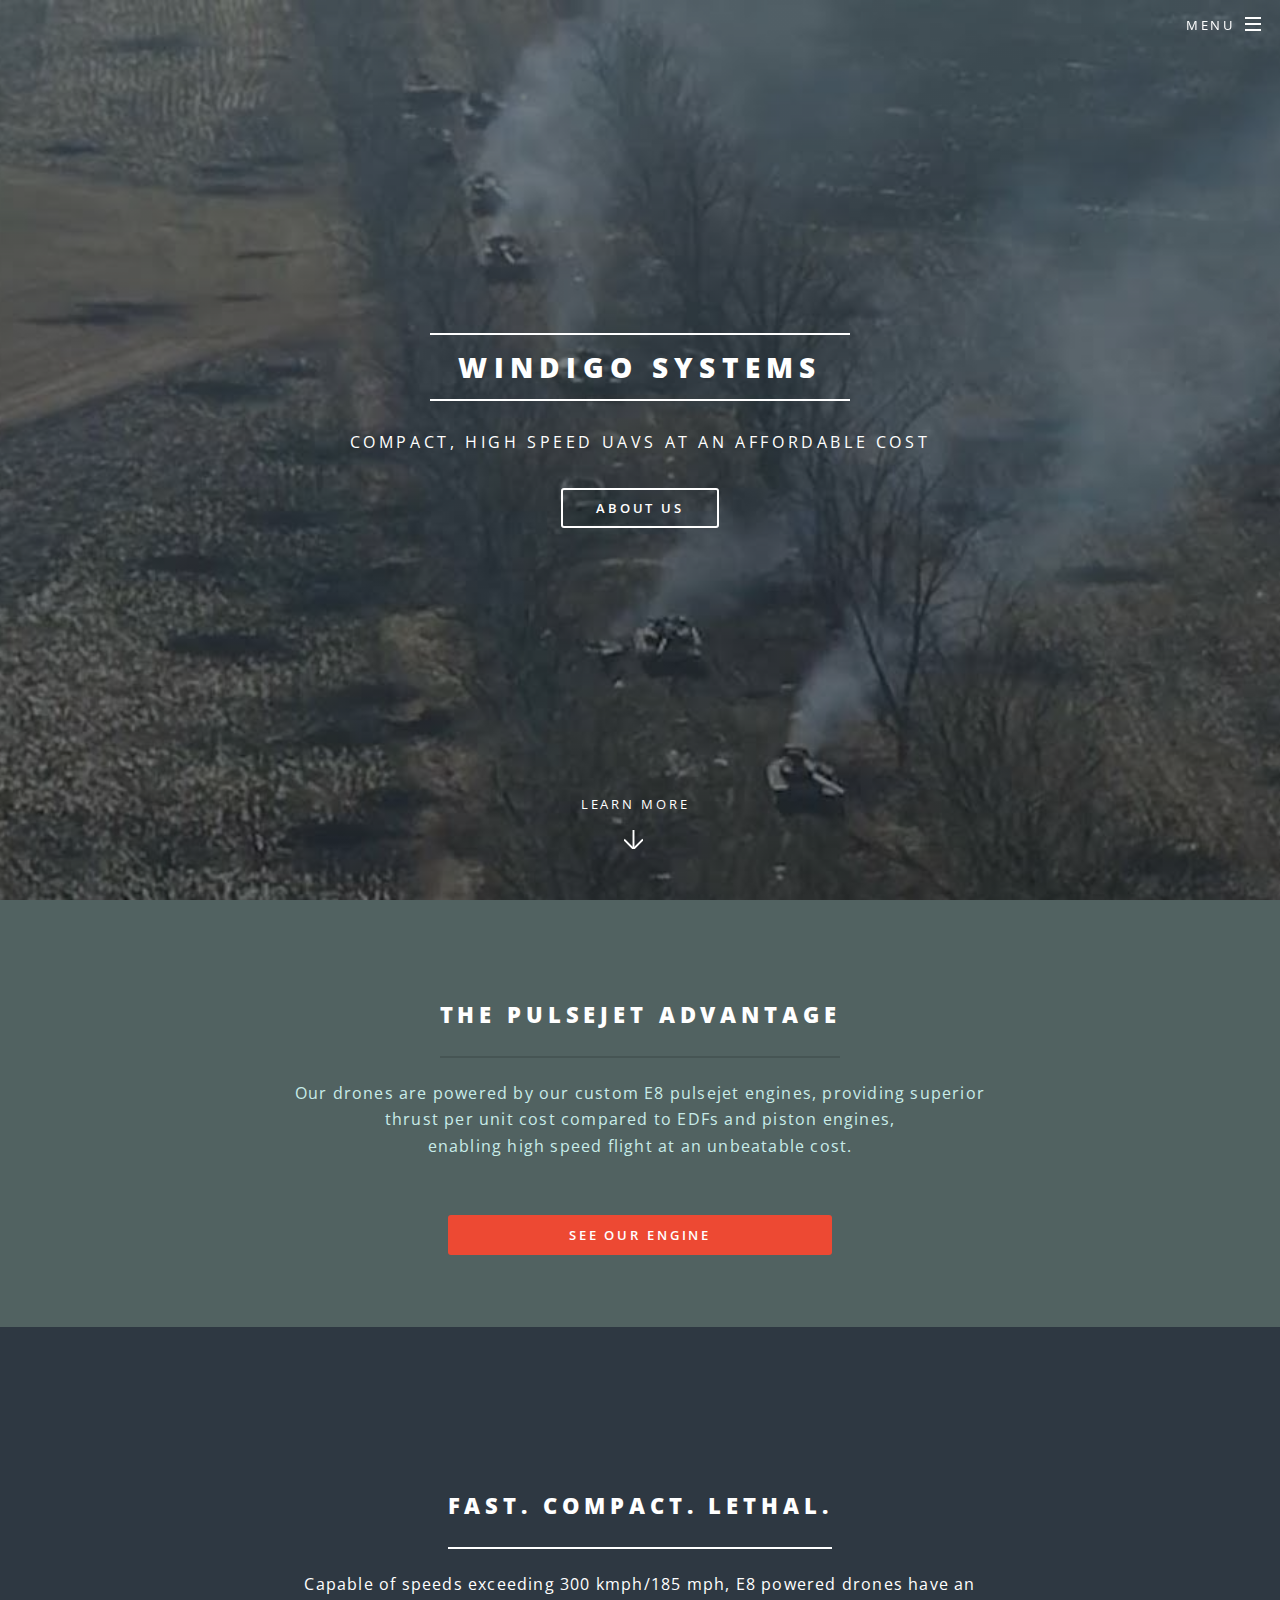
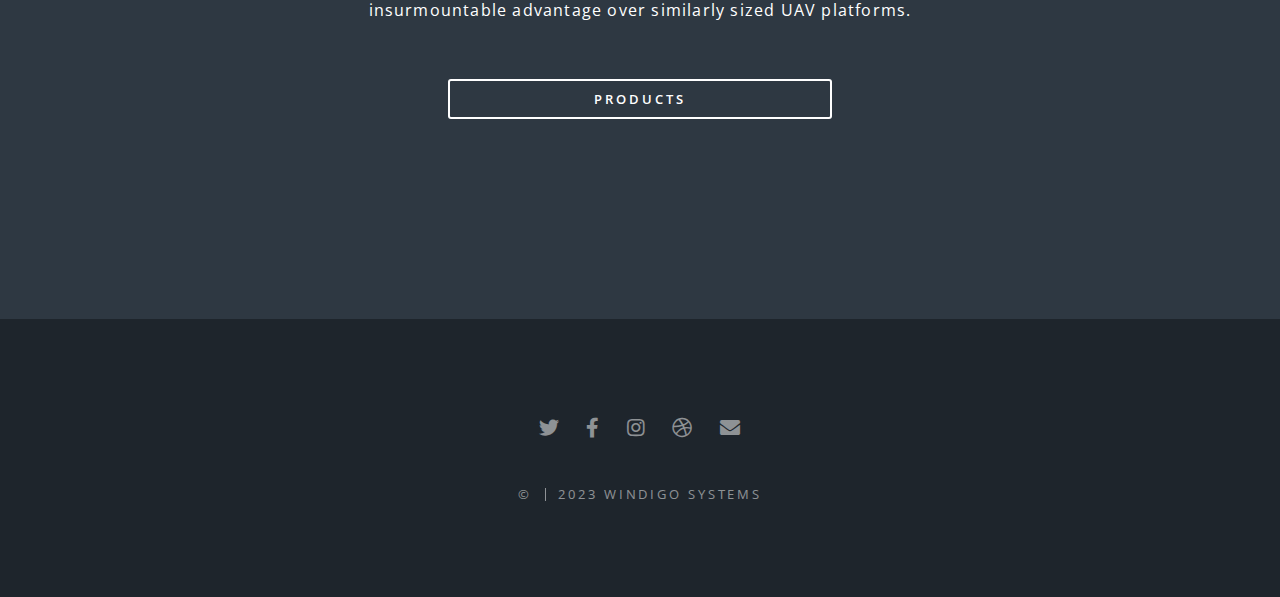
==== index.html @ 49b0c353 "Add files via upload" ====
<!DOCTYPE HTML>
<!--
	WINDIGO SYSTEMS by HTML5 UP
	html5up.net | @ajlkn
	Free for personal and commercial use under the CCA 3.0 license (html5up.net/license)
-->
<html>
	<head>
		<title>WINDIGO SYSTEMS</title>
		<meta charset="utf-8" />
		<meta name="viewport" content="width=device-width, initial-scale=1, user-scalable=no" />
		<link rel="stylesheet" href="assets/css/main.css" />
		<noscript><link rel="stylesheet" href="assets/css/noscript.css" /></noscript>
	</head>
	<body class="landing is-preload">

		<!-- Page Wrapper -->
			<div id="page-wrapper">

				<!-- Header -->
					<header id="header" class="alt">
						<h1><a href="index.html">WINDIGO SYSTEMS</a></h1>
						<nav id="nav">
							<ul>
								<li class="special">
									<a href="#menu" class="menuToggle"><span>Menu</span></a>
									<div id="menu">
										<ul>
											<li><a href="index.html">Home</a></li>
											<li><a href="generic.html">Generic</a></li>
											<li><a href="elements.html">Elements</a></li>
											<li><a href="#">Sign Up</a></li>
											<li><a href="#">Log In</a></li>
										</ul>
									</div>
								</li>
							</ul>
						</nav>
					</header>

				<!-- Banner -->
					<section id="banner">
						<div class="inner">
							<h2>WINDIGO SYSTEMS</h2>
							<p>Compact, high speed UAVs at an affordable cost<br /></p>
							<ul class="actions special">
								<li><a href="#" class="button fit"> About Us</a></li>
							</ul>
						</div>
						<a href="#one" class="more scrolly">Learn More</a>
					</section>

				<!-- One -->
					<section id="one" class="wrapper style1 special" >
						<div class="inner">
							<header class="major">
								<h2>The Pulsejet Advantage<br /></h2>
								<p>Our drones are powered by our custom E8 pulsejet engines, 
									providing superior <br/> thrust per unit cost compared to EDFs and piston engines,<br/>
									enabling high speed flight at an unbeatable cost.</p>
							</header>
							<a href="#" class="button primary fit">See our engine</a>
						</div>
					</section>

				<!-- 
					<section id="two" class="wrapper alt style2">
						<section class="spotlight">
							<div class="image"><img src="images/1.png" alt="" /></div><div class="content">
								<h2>Magna primis lobortis<br />
								sed ullamcorper</h2>
								<p>Aliquam ut ex ut augue consectetur interdum. Donec hendrerit imperdiet. Mauris eleifend fringilla nullam aenean mi ligula.</p>
							</div>
						</section>
						<section class="spotlight">
							<div class="image"><img src="images/1.png" alt="" /></div><div class="content">
								<h2>Tortor dolore feugiat<br />
								elementum magna</h2>
								<p>Aliquam ut ex ut augue consectetur interdum. Donec hendrerit imperdiet. Mauris eleifend fringilla nullam aenean mi ligula.</p>
							</div>
						</section>
						<section class="spotlight">
							<div class="image"><img src="images/1.png" alt="" /></div><div class="content">
								<h2>Augue eleifend aliquet<br />
								sed condimentum</h2>
								<p>Aliquam ut ex ut augue consectetur interdum. Donec hendrerit imperdiet. Mauris eleifend fringilla nullam aenean mi ligula.</p>
							</div>
						</section>
					</section>
			Two -->
				<!-- CTA -->
					<section id="two" class="wrapper style4" style="padding: 10em 0 10em 0;">
						<div class="inner" style="text-align:center">
							<header class="major">
								<h2>Fast. Compact. Lethal.</h2>
								<p>
									Capable of speeds exceeding 300 kmph/185 mph, E8 powered drones have an<br/> insurmountable advantage over similarly sized UAV platforms.</p>
							</header>
							<ul class="actions stacked">
								
								<li><a href="#" class="button fit"> Products</a></li>
							</ul>
						</div>
					</section>

				<!-- Footer -->
					<footer id="footer">
						<ul class="icons">
							<li><a href="#" class="icon brands fa-twitter"><span class="label">Twitter</span></a></li>
							<li><a href="#" class="icon brands fa-facebook-f"><span class="label">Facebook</span></a></li>
							<li><a href="#" class="icon brands fa-instagram"><span class="label">Instagram</span></a></li>
							<li><a href="#" class="icon brands fa-dribbble"><span class="label">Dribbble</span></a></li>
							<li><a href="#" class="icon solid fa-envelope"><span class="label">Email</span></a></li>
						</ul>
						<ul class="copyright">
							<li>&copy; </li><li>2023 WINDIGO SYSTEMS</a></li>
						</ul>
					</footer>

			</div>

		<!-- Scripts -->
			<script src="assets/js/jquery.min.js"></script>
			<script src="assets/js/jquery.scrollex.min.js"></script>
			<script src="assets/js/jquery.scrolly.min.js"></script>
			<script src="assets/js/browser.min.js"></script>
			<script src="assets/js/breakpoints.min.js"></script>
			<script src="assets/js/util.js"></script>
			<script src="assets/js/main.js"></script>

	</body>
</html>
---- assets/css/main.css ----
@import url(fontawesome-all.min.css);
@import url("https://fonts.googleapis.com/css?family=Open+Sans:400,400italic,600,600italic,800,800italic");

/*
	Spectral by HTML5 UP
	html5up.net | @ajlkn
	Free for personal and commercial use under the CCA 3.0 license (html5up.net/license)
*/

html, body, div, span, applet, object,
iframe, h1, h2, h3, h4, h5, h6, p, blockquote,
pre, a, abbr, acronym, address, big, cite,
code, del, dfn, em, img, ins, kbd, q, s, samp,
small, strike, strong, sub, sup, tt, var, b,
u, i, center, dl, dt, dd, ol, ul, li, fieldset,
form, label, legend, table, caption, tbody,
tfoot, thead, tr, th, td, article, aside,
canvas, details, embed, figure, figcaption,
footer, header, hgroup, menu, nav, output, ruby,
section, summary, time, mark, audio, video {
	margin: 0;
	padding: 0;
	border: 0;
	font-size: 100%;
	font: inherit;
	vertical-align: baseline;}

article, aside, details, figcaption, figure,
footer, header, hgroup, menu, nav, section {
	display: block;}

body {
	line-height: 1;
}

ol, ul {
	list-style: none;
}

blockquote, q {
	quotes: none;
}

	blockquote:before, blockquote:after, q:before, q:after {
		content: '';
		content: none;
	}

table {
	border-collapse: collapse;
	border-spacing: 0;
}

body {
	-webkit-text-size-adjust: none;
}

mark {
	background-color: transparent;
	color: inherit;
}

input::-moz-focus-inner {
	border: 0;
	padding: 0;
}

input, select, textarea {
	-moz-appearance: none;
	-webkit-appearance: none;
	-ms-appearance: none;
	appearance: none;
}

/* Basic */

	@-ms-viewport {
		width: device-width;
	}

	html {
		box-sizing: border-box;
	}

	*, *:before, *:after {
		box-sizing: inherit;
	}

	body {
		background: #2e3842;
	}

		body.is-preload *, body.is-preload *:before, body.is-preload *:after {
			-moz-animation: none !important;
			-webkit-animation: none !important;
			-ms-animation: none !important;
			animation: none !important;
			-moz-transition: none !important;
			-webkit-transition: none !important;
			-ms-transition: none !important;
			transition: none !important;
		}

	body, input, select, textarea {
		color: #fff;
		font-family: "Open Sans", Helvetica, sans-serif;
		font-size: 15pt;
		font-weight: 400;
		letter-spacing: 0.075em;
		line-height: 1.65em;
	}

		@media screen and (max-width: 1680px) {

			body, input, select, textarea {
				font-size: 13pt;
			}

		}

		@media screen and (max-width: 1280px) {

			body, input, select, textarea {
				font-size: 12pt;
			}

		}

		@media screen and (max-width: 736px) {

			body, input, select, textarea {
				font-size: 11pt;
				letter-spacing: 0.0375em;
			}

		}

	a {
		-moz-transition: color 0.2s ease, border-bottom-color 0.2s ease;
		-webkit-transition: color 0.2s ease, border-bottom-color 0.2s ease;
		-ms-transition: color 0.2s ease, border-bottom-color 0.2s ease;
		transition: color 0.2s ease, border-bottom-color 0.2s ease;
		border-bottom: dotted 1px;
		color: inherit;
		text-decoration: none;
	}

		a:hover {
			border-bottom-color: transparent;
		}

	strong, b {
		color: #fff;
		font-weight: 600;
	}

	em, i {
		font-style: italic;
	}

	p {
		margin: 0 0 2em 0;
	}

	h1, h2, h3, h4, h5, h6 {
		color: #fff;
		font-weight: 800;
		letter-spacing: 0.225em;
		line-height: 1em;
		margin: 0 0 1em 0;
		text-transform: uppercase;
	}

		h1 a, h2 a, h3 a, h4 a, h5 a, h6 a {
			color: inherit;
			text-decoration: none;
		}

	h2 {
		font-size: 1.35em;
		line-height: 1.75em;
	}

		@media screen and (max-width: 736px) {

			h2 {
				font-size: 1.1em;
				line-height: 1.65em;
			}

		}

	h3 {
		font-size: 1.15em;
		line-height: 1.75em;
	}

		@media screen and (max-width: 736px) {

			h3 {
				font-size: 1em;
				line-height: 1.65em;
			}

		}

	h4 {
		font-size: 1em;
		line-height: 1.5em;
	}

	h5 {
		font-size: 0.8em;
		line-height: 1.5em;
	}

	h6 {
		font-size: 0.7em;
		line-height: 1.5em;
	}

	sub {
		font-size: 0.8em;
		position: relative;
		top: 0.5em;
	}

	sup {
		font-size: 0.8em;
		position: relative;
		top: -0.5em;
	}

	hr {
		border: 0;
		border-bottom: solid 2px #fff;
		margin: 3em 0;
	}

		hr.major {
			margin: 4.5em 0;
		}

	blockquote {
		border-left: solid 4px #fff;
		font-style: italic;
		margin: 0 0 2em 0;
		padding: 0.5em 0 0.5em 2em;
	}

	code {
		background: rgba(144, 144, 144, 0.25);
		border-radius: 3px;
		font-family: "Courier New", monospace;
		font-size: 0.9em;
		letter-spacing: 0;
		margin: 0 0.25em;
		padding: 0.25em 0.65em;
	}

	pre {
		-webkit-overflow-scrolling: touch;
		font-family: "Courier New", monospace;
		font-size: 0.9em;
		margin: 0 0 2em 0;
	}

		pre code {
			display: block;
			line-height: 1.75em;
			padding: 1em 1.5em;
			overflow-x: auto;
		}

	.align-left {
		text-align: left;
	}

	.align-center {
		text-align: center;
	}

	.align-right {
		text-align: right;
	}

/* Row */

	.row {
		display: flex;
		flex-wrap: wrap;
		box-sizing: border-box;
		align-items: stretch;
	}

		.row > * {
			box-sizing: border-box;
		}

		.row.gtr-uniform > * > :last-child {
			margin-bottom: 0;
		}

		.row.aln-left {
			justify-content: flex-start;
		}

		.row.aln-center {
			justify-content: center;
		}

		.row.aln-right {
			justify-content: flex-end;
		}

		.row.aln-top {
			align-items: flex-start;
		}

		.row.aln-middle {
			align-items: center;
		}

		.row.aln-bottom {
			align-items: flex-end;
		}

		.row > .imp {
			order: -1;
		}

		.row > .col-1 {
			width: 8.33333%;
		}

		.row > .off-1 {
			margin-left: 8.33333%;
		}

		.row > .col-2 {
			width: 16.66667%;
		}

		.row > .off-2 {
			margin-left: 16.66667%;
		}

		.row > .col-3 {
			width: 25%;
		}

		.row > .off-3 {
			margin-left: 25%;
		}

		.row > .col-4 {
			width: 33.33333%;
		}

		.row > .off-4 {
			margin-left: 33.33333%;
		}

		.row > .col-5 {
			width: 41.66667%;
		}

		.row > .off-5 {
			margin-left: 41.66667%;
		}

		.row > .col-6 {
			width: 50%;
		}

		.row > .off-6 {
			margin-left: 50%;
		}

		.row > .col-7 {
			width: 58.33333%;
		}

		.row > .off-7 {
			margin-left: 58.33333%;
		}

		.row > .col-8 {
			width: 66.66667%;
		}

		.row > .off-8 {
			margin-left: 66.66667%;
		}

		.row > .col-9 {
			width: 75%;
		}

		.row > .off-9 {
			margin-left: 75%;
		}

		.row > .col-10 {
			width: 83.33333%;
		}

		.row > .off-10 {
			margin-left: 83.33333%;
		}

		.row > .col-11 {
			width: 91.66667%;
		}

		.row > .off-11 {
			margin-left: 91.66667%;
		}

		.row > .col-12 {
			width: 100%;
		}

		.row > .off-12 {
			margin-left: 100%;
		}

		.row.gtr-0 {
			margin-top: 0;
			margin-left: 0em;
		}

			.row.gtr-0 > * {
				padding: 0 0 0 0em;
			}

			.row.gtr-0.gtr-uniform {
				margin-top: 0em;
			}

				.row.gtr-0.gtr-uniform > * {
					padding-top: 0em;
				}

		.row.gtr-25 {
			margin-top: 0;
			margin-left: -0.375em;
		}

			.row.gtr-25 > * {
				padding: 0 0 0 0.375em;
			}

			.row.gtr-25.gtr-uniform {
				margin-top: -0.375em;
			}

				.row.gtr-25.gtr-uniform > * {
					padding-top: 0.375em;
				}

		.row.gtr-50 {
			margin-top: 0;
			margin-left: -0.75em;
		}

			.row.gtr-50 > * {
				padding: 0 0 0 0.75em;
			}

			.row.gtr-50.gtr-uniform {
				margin-top: -0.75em;
			}

				.row.gtr-50.gtr-uniform > * {
					padding-top: 0.75em;
				}

		.row {
			margin-top: 0;
			margin-left: -1.5em;
		}

			.row > * {
				padding: 0 0 0 1.5em;
			}

			.row.gtr-uniform {
				margin-top: -1.5em;
			}

				.row.gtr-uniform > * {
					padding-top: 1.5em;
				}

		.row.gtr-150 {
			margin-top: 0;
			margin-left: -2.25em;
		}

			.row.gtr-150 > * {
				padding: 0 0 0 2.25em;
			}

			.row.gtr-150.gtr-uniform {
				margin-top: -2.25em;
			}

				.row.gtr-150.gtr-uniform > * {
					padding-top: 2.25em;
				}

		.row.gtr-200 {
			margin-top: 0;
			margin-left: -3em;
		}

			.row.gtr-200 > * {
				padding: 0 0 0 3em;
			}

			.row.gtr-200.gtr-uniform {
				margin-top: -3em;
			}

				.row.gtr-200.gtr-uniform > * {
					padding-top: 3em;
				}

		@media screen and (max-width: 1680px) {

			.row {
				display: flex;
				flex-wrap: wrap;
				box-sizing: border-box;
				align-items: stretch;
			}

				.row > * {
					box-sizing: border-box;
				}

				.row.gtr-uniform > * > :last-child {
					margin-bottom: 0;
				}

				.row.aln-left {
					justify-content: flex-start;
				}

				.row.aln-center {
					justify-content: center;
				}

				.row.aln-right {
					justify-content: flex-end;
				}

				.row.aln-top {
					align-items: flex-start;
				}

				.row.aln-middle {
					align-items: center;
				}

				.row.aln-bottom {
					align-items: flex-end;
				}

				.row > .imp-xlarge {
					order: -1;
				}

				.row > .col-1-xlarge {
					width: 8.33333%;
				}

				.row > .off-1-xlarge {
					margin-left: 8.33333%;
				}

				.row > .col-2-xlarge {
					width: 16.66667%;
				}

				.row > .off-2-xlarge {
					margin-left: 16.66667%;
				}

				.row > .col-3-xlarge {
					width: 25%;
				}

				.row > .off-3-xlarge {
					margin-left: 25%;
				}

				.row > .col-4-xlarge {
					width: 33.33333%;
				}

				.row > .off-4-xlarge {
					margin-left: 33.33333%;
				}

				.row > .col-5-xlarge {
					width: 41.66667%;
				}

				.row > .off-5-xlarge {
					margin-left: 41.66667%;
				}

				.row > .col-6-xlarge {
					width: 50%;
				}

				.row > .off-6-xlarge {
					margin-left: 50%;
				}

				.row > .col-7-xlarge {
					width: 58.33333%;
				}

				.row > .off-7-xlarge {
					margin-left: 58.33333%;
				}

				.row > .col-8-xlarge {
					width: 66.66667%;
				}

				.row > .off-8-xlarge {
					margin-left: 66.66667%;
				}

				.row > .col-9-xlarge {
					width: 75%;
				}

				.row > .off-9-xlarge {
					margin-left: 75%;
				}

				.row > .col-10-xlarge {
					width: 83.33333%;
				}

				.row > .off-10-xlarge {
					margin-left: 83.33333%;
				}

				.row > .col-11-xlarge {
					width: 91.66667%;
				}

				.row > .off-11-xlarge {
					margin-left: 91.66667%;
				}

				.row > .col-12-xlarge {
					width: 100%;
				}

				.row > .off-12-xlarge {
					margin-left: 100%;
				}

				.row.gtr-0 {
					margin-top: 0;
					margin-left: 0em;
				}

					.row.gtr-0 > * {
						padding: 0 0 0 0em;
					}

					.row.gtr-0.gtr-uniform {
						margin-top: 0em;
					}

						.row.gtr-0.gtr-uniform > * {
							padding-top: 0em;
						}

				.row.gtr-25 {
					margin-top: 0;
					margin-left: -0.375em;
				}

					.row.gtr-25 > * {
						padding: 0 0 0 0.375em;
					}

					.row.gtr-25.gtr-uniform {
						margin-top: -0.375em;
					}

						.row.gtr-25.gtr-uniform > * {
							padding-top: 0.375em;
						}

				.row.gtr-50 {
					margin-top: 0;
					margin-left: -0.75em;
				}

					.row.gtr-50 > * {
						padding: 0 0 0 0.75em;
					}

					.row.gtr-50.gtr-uniform {
						margin-top: -0.75em;
					}

						.row.gtr-50.gtr-uniform > * {
							padding-top: 0.75em;
						}

				.row {
					margin-top: 0;
					margin-left: -1.5em;
				}

					.row > * {
						padding: 0 0 0 1.5em;
					}

					.row.gtr-uniform {
						margin-top: -1.5em;
					}

						.row.gtr-uniform > * {
							padding-top: 1.5em;
						}

				.row.gtr-150 {
					margin-top: 0;
					margin-left: -2.25em;
				}

					.row.gtr-150 > * {
						padding: 0 0 0 2.25em;
					}

					.row.gtr-150.gtr-uniform {
						margin-top: -2.25em;
					}

						.row.gtr-150.gtr-uniform > * {
							padding-top: 2.25em;
						}

				.row.gtr-200 {
					margin-top: 0;
					margin-left: -3em;
				}

					.row.gtr-200 > * {
						padding: 0 0 0 3em;
					}

					.row.gtr-200.gtr-uniform {
						margin-top: -3em;
					}

						.row.gtr-200.gtr-uniform > * {
							padding-top: 3em;
						}

		}

		@media screen and (max-width: 1280px) {

			.row {
				display: flex;
				flex-wrap: wrap;
				box-sizing: border-box;
				align-items: stretch;
			}

				.row > * {
					box-sizing: border-box;
				}

				.row.gtr-uniform > * > :last-child {
					margin-bottom: 0;
				}

				.row.aln-left {
					justify-content: flex-start;
				}

				.row.aln-center {
					justify-content: center;
				}

				.row.aln-right {
					justify-content: flex-end;
				}

				.row.aln-top {
					align-items: flex-start;
				}

				.row.aln-middle {
					align-items: center;
				}

				.row.aln-bottom {
					align-items: flex-end;
				}

				.row > .imp-large {
					order: -1;
				}

				.row > .col-1-large {
					width: 8.33333%;
				}

				.row > .off-1-large {
					margin-left: 8.33333%;
				}

				.row > .col-2-large {
					width: 16.66667%;
				}

				.row > .off-2-large {
					margin-left: 16.66667%;
				}

				.row > .col-3-large {
					width: 25%;
				}

				.row > .off-3-large {
					margin-left: 25%;
				}

				.row > .col-4-large {
					width: 33.33333%;
				}

				.row > .off-4-large {
					margin-left: 33.33333%;
				}

				.row > .col-5-large {
					width: 41.66667%;
				}

				.row > .off-5-large {
					margin-left: 41.66667%;
				}

				.row > .col-6-large {
					width: 50%;
				}

				.row > .off-6-large {
					margin-left: 50%;
				}

				.row > .col-7-large {
					width: 58.33333%;
				}

				.row > .off-7-large {
					margin-left: 58.33333%;
				}

				.row > .col-8-large {
					width: 66.66667%;
				}

				.row > .off-8-large {
					margin-left: 66.66667%;
				}

				.row > .col-9-large {
					width: 75%;
				}

				.row > .off-9-large {
					margin-left: 75%;
				}

				.row > .col-10-large {
					width: 83.33333%;
				}

				.row > .off-10-large {
					margin-left: 83.33333%;
				}

				.row > .col-11-large {
					width: 91.66667%;
				}

				.row > .off-11-large {
					margin-left: 91.66667%;
				}

				.row > .col-12-large {
					width: 100%;
				}

				.row > .off-12-large {
					margin-left: 100%;
				}

				.row.gtr-0 {
					margin-top: 0;
					margin-left: 0em;
				}

					.row.gtr-0 > * {
						padding: 0 0 0 0em;
					}

					.row.gtr-0.gtr-uniform {
						margin-top: 0em;
					}

						.row.gtr-0.gtr-uniform > * {
							padding-top: 0em;
						}

				.row.gtr-25 {
					margin-top: 0;
					margin-left: -0.375em;
				}

					.row.gtr-25 > * {
						padding: 0 0 0 0.375em;
					}

					.row.gtr-25.gtr-uniform {
						margin-top: -0.375em;
					}

						.row.gtr-25.gtr-uniform > * {
							padding-top: 0.375em;
						}

				.row.gtr-50 {
					margin-top: 0;
					margin-left: -0.75em;
				}

					.row.gtr-50 > * {
						padding: 0 0 0 0.75em;
					}

					.row.gtr-50.gtr-uniform {
						margin-top: -0.75em;
					}

						.row.gtr-50.gtr-uniform > * {
							padding-top: 0.75em;
						}

				.row {
					margin-top: 0;
					margin-left: -1.5em;
				}

					.row > * {
						padding: 0 0 0 1.5em;
					}

					.row.gtr-uniform {
						margin-top: -1.5em;
					}

						.row.gtr-uniform > * {
							padding-top: 1.5em;
						}

				.row.gtr-150 {
					margin-top: 0;
					margin-left: -2.25em;
				}

					.row.gtr-150 > * {
						padding: 0 0 0 2.25em;
					}

					.row.gtr-150.gtr-uniform {
						margin-top: -2.25em;
					}

						.row.gtr-150.gtr-uniform > * {
							padding-top: 2.25em;
						}

				.row.gtr-200 {
					margin-top: 0;
					margin-left: -3em;
				}

					.row.gtr-200 > * {
						padding: 0 0 0 3em;
					}

					.row.gtr-200.gtr-uniform {
						margin-top: -3em;
					}

						.row.gtr-200.gtr-uniform > * {
							padding-top: 3em;
						}

		}

		@media screen and (max-width: 980px) {

			.row {
				display: flex;
				flex-wrap: wrap;
				box-sizing: border-box;
				align-items: stretch;
			}

				.row > * {
					box-sizing: border-box;
				}

				.row.gtr-uniform > * > :last-child {
					margin-bottom: 0;
				}

				.row.aln-left {
					justify-content: flex-start;
				}

				.row.aln-center {
					justify-content: center;
				}

				.row.aln-right {
					justify-content: flex-end;
				}

				.row.aln-top {
					align-items: flex-start;
				}

				.row.aln-middle {
					align-items: center;
				}

				.row.aln-bottom {
					align-items: flex-end;
				}

				.row > .imp-medium {
					order: -1;
				}

				.row > .col-1-medium {
					width: 8.33333%;
				}

				.row > .off-1-medium {
					margin-left: 8.33333%;
				}

				.row > .col-2-medium {
					width: 16.66667%;
				}

				.row > .off-2-medium {
					margin-left: 16.66667%;
				}

				.row > .col-3-medium {
					width: 25%;
				}

				.row > .off-3-medium {
					margin-left: 25%;
				}

				.row > .col-4-medium {
					width: 33.33333%;
				}

				.row > .off-4-medium {
					margin-left: 33.33333%;
				}

				.row > .col-5-medium {
					width: 41.66667%;
				}

				.row > .off-5-medium {
					margin-left: 41.66667%;
				}

				.row > .col-6-medium {
					width: 50%;
				}

				.row > .off-6-medium {
					margin-left: 50%;
				}

				.row > .col-7-medium {
					width: 58.33333%;
				}

				.row > .off-7-medium {
					margin-left: 58.33333%;
				}

				.row > .col-8-medium {
					width: 66.66667%;
				}

				.row > .off-8-medium {
					margin-left: 66.66667%;
				}

				.row > .col-9-medium {
					width: 75%;
				}

				.row > .off-9-medium {
					margin-left: 75%;
				}

				.row > .col-10-medium {
					width: 83.33333%;
				}

				.row > .off-10-medium {
					margin-left: 83.33333%;
				}

				.row > .col-11-medium {
					width: 91.66667%;
				}

				.row > .off-11-medium {
					margin-left: 91.66667%;
				}

				.row > .col-12-medium {
					width: 100%;
				}

				.row > .off-12-medium {
					margin-left: 100%;
				}

				.row.gtr-0 {
					margin-top: 0;
					margin-left: 0em;
				}

					.row.gtr-0 > * {
						padding: 0 0 0 0em;
					}

					.row.gtr-0.gtr-uniform {
						margin-top: 0em;
					}

						.row.gtr-0.gtr-uniform > * {
							padding-top: 0em;
						}

				.row.gtr-25 {
					margin-top: 0;
					margin-left: -0.375em;
				}

					.row.gtr-25 > * {
						padding: 0 0 0 0.375em;
					}

					.row.gtr-25.gtr-uniform {
						margin-top: -0.375em;
					}

						.row.gtr-25.gtr-uniform > * {
							padding-top: 0.375em;
						}

				.row.gtr-50 {
					margin-top: 0;
					margin-left: -0.75em;
				}

					.row.gtr-50 > * {
						padding: 0 0 0 0.75em;
					}

					.row.gtr-50.gtr-uniform {
						margin-top: -0.75em;
					}

						.row.gtr-50.gtr-uniform > * {
							padding-top: 0.75em;
						}

				.row {
					margin-top: 0;
					margin-left: -1.5em;
				}

					.row > * {
						padding: 0 0 0 1.5em;
					}

					.row.gtr-uniform {
						margin-top: -1.5em;
					}

						.row.gtr-uniform > * {
							padding-top: 1.5em;
						}

				.row.gtr-150 {
					margin-top: 0;
					margin-left: -2.25em;
				}

					.row.gtr-150 > * {
						padding: 0 0 0 2.25em;
					}

					.row.gtr-150.gtr-uniform {
						margin-top: -2.25em;
					}

						.row.gtr-150.gtr-uniform > * {
							padding-top: 2.25em;
						}

				.row.gtr-200 {
					margin-top: 0;
					margin-left: -3em;
				}

					.row.gtr-200 > * {
						padding: 0 0 0 3em;
					}

					.row.gtr-200.gtr-uniform {
						margin-top: -3em;
					}

						.row.gtr-200.gtr-uniform > * {
							padding-top: 3em;
						}

		}

		@media screen and (max-width: 736px) {

			.row {
				display: flex;
				flex-wrap: wrap;
				box-sizing: border-box;
				align-items: stretch;
			}

				.row > * {
					box-sizing: border-box;
				}

				.row.gtr-uniform > * > :last-child {
					margin-bottom: 0;
				}

				.row.aln-left {
					justify-content: flex-start;
				}

				.row.aln-center {
					justify-content: center;
				}

				.row.aln-right {
					justify-content: flex-end;
				}

				.row.aln-top {
					align-items: flex-start;
				}

				.row.aln-middle {
					align-items: center;
				}

				.row.aln-bottom {
					align-items: flex-end;
				}

				.row > .imp-small {
					order: -1;
				}

				.row > .col-1-small {
					width: 8.33333%;
				}

				.row > .off-1-small {
					margin-left: 8.33333%;
				}

				.row > .col-2-small {
					width: 16.66667%;
				}

				.row > .off-2-small {
					margin-left: 16.66667%;
				}

				.row > .col-3-small {
					width: 25%;
				}

				.row > .off-3-small {
					margin-left: 25%;
				}

				.row > .col-4-small {
					width: 33.33333%;
				}

				.row > .off-4-small {
					margin-left: 33.33333%;
				}

				.row > .col-5-small {
					width: 41.66667%;
				}

				.row > .off-5-small {
					margin-left: 41.66667%;
				}

				.row > .col-6-small {
					width: 50%;
				}

				.row > .off-6-small {
					margin-left: 50%;
				}

				.row > .col-7-small {
					width: 58.33333%;
				}

				.row > .off-7-small {
					margin-left: 58.33333%;
				}

				.row > .col-8-small {
					width: 66.66667%;
				}

				.row > .off-8-small {
					margin-left: 66.66667%;
				}

				.row > .col-9-small {
					width: 75%;
				}

				.row > .off-9-small {
					margin-left: 75%;
				}

				.row > .col-10-small {
					width: 83.33333%;
				}

				.row > .off-10-small {
					margin-left: 83.33333%;
				}

				.row > .col-11-small {
					width: 91.66667%;
				}

				.row > .off-11-small {
					margin-left: 91.66667%;
				}

				.row > .col-12-small {
					width: 100%;
				}

				.row > .off-12-small {
					margin-left: 100%;
				}

				.row.gtr-0 {
					margin-top: 0;
					margin-left: 0em;
				}

					.row.gtr-0 > * {
						padding: 0 0 0 0em;
					}

					.row.gtr-0.gtr-uniform {
						margin-top: 0em;
					}

						.row.gtr-0.gtr-uniform > * {
							padding-top: 0em;
						}

				.row.gtr-25 {
					margin-top: 0;
					margin-left: -0.375em;
				}

					.row.gtr-25 > * {
						padding: 0 0 0 0.375em;
					}

					.row.gtr-25.gtr-uniform {
						margin-top: -0.375em;
					}

						.row.gtr-25.gtr-uniform > * {
							padding-top: 0.375em;
						}

				.row.gtr-50 {
					margin-top: 0;
					margin-left: -0.75em;
				}

					.row.gtr-50 > * {
						padding: 0 0 0 0.75em;
					}

					.row.gtr-50.gtr-uniform {
						margin-top: -0.75em;
					}

						.row.gtr-50.gtr-uniform > * {
							padding-top: 0.75em;
						}

				.row {
					margin-top: 0;
					margin-left: -1.5em;
				}

					.row > * {
						padding: 0 0 0 1.5em;
					}

					.row.gtr-uniform {
						margin-top: -1.5em;
					}

						.row.gtr-uniform > * {
							padding-top: 1.5em;
						}

				.row.gtr-150 {
					margin-top: 0;
					margin-left: -2.25em;
				}

					.row.gtr-150 > * {
						padding: 0 0 0 2.25em;
					}

					.row.gtr-150.gtr-uniform {
						margin-top: -2.25em;
					}

						.row.gtr-150.gtr-uniform > * {
							padding-top: 2.25em;
						}

				.row.gtr-200 {
					margin-top: 0;
					margin-left: -3em;
				}

					.row.gtr-200 > * {
						padding: 0 0 0 3em;
					}

					.row.gtr-200.gtr-uniform {
						margin-top: -3em;
					}

						.row.gtr-200.gtr-uniform > * {
							padding-top: 3em;
						}

		}

		@media screen and (max-width: 480px) {

			.row {
				display: flex;
				flex-wrap: wrap;
				box-sizing: border-box;
				align-items: stretch;
			}

				.row > * {
					box-sizing: border-box;
				}

				.row.gtr-uniform > * > :last-child {
					margin-bottom: 0;
				}

				.row.aln-left {
					justify-content: flex-start;
				}

				.row.aln-center {
					justify-content: center;
				}

				.row.aln-right {
					justify-content: flex-end;
				}

				.row.aln-top {
					align-items: flex-start;
				}

				.row.aln-middle {
					align-items: center;
				}

				.row.aln-bottom {
					align-items: flex-end;
				}

				.row > .imp-xsmall {
					order: -1;
				}

				.row > .col-1-xsmall {
					width: 8.33333%;
				}

				.row > .off-1-xsmall {
					margin-left: 8.33333%;
				}

				.row > .col-2-xsmall {
					width: 16.66667%;
				}

				.row > .off-2-xsmall {
					margin-left: 16.66667%;
				}

				.row > .col-3-xsmall {
					width: 25%;
				}

				.row > .off-3-xsmall {
					margin-left: 25%;
				}

				.row > .col-4-xsmall {
					width: 33.33333%;
				}

				.row > .off-4-xsmall {
					margin-left: 33.33333%;
				}

				.row > .col-5-xsmall {
					width: 41.66667%;
				}

				.row > .off-5-xsmall {
					margin-left: 41.66667%;
				}

				.row > .col-6-xsmall {
					width: 50%;
				}

				.row > .off-6-xsmall {
					margin-left: 50%;
				}

				.row > .col-7-xsmall {
					width: 58.33333%;
				}

				.row > .off-7-xsmall {
					margin-left: 58.33333%;
				}

				.row > .col-8-xsmall {
					width: 66.66667%;
				}

				.row > .off-8-xsmall {
					margin-left: 66.66667%;
				}

				.row > .col-9-xsmall {
					width: 75%;
				}

				.row > .off-9-xsmall {
					margin-left: 75%;
				}

				.row > .col-10-xsmall {
					width: 83.33333%;
				}

				.row > .off-10-xsmall {
					margin-left: 83.33333%;
				}

				.row > .col-11-xsmall {
					width: 91.66667%;
				}

				.row > .off-11-xsmall {
					margin-left: 91.66667%;
				}

				.row > .col-12-xsmall {
					width: 100%;
				}

				.row > .off-12-xsmall {
					margin-left: 100%;
				}

				.row.gtr-0 {
					margin-top: 0;
					margin-left: 0em;
				}

					.row.gtr-0 > * {
						padding: 0 0 0 0em;
					}

					.row.gtr-0.gtr-uniform {
						margin-top: 0em;
					}

						.row.gtr-0.gtr-uniform > * {
							padding-top: 0em;
						}

				.row.gtr-25 {
					margin-top: 0;
					margin-left: -0.375em;
				}

					.row.gtr-25 > * {
						padding: 0 0 0 0.375em;
					}

					.row.gtr-25.gtr-uniform {
						margin-top: -0.375em;
					}

						.row.gtr-25.gtr-uniform > * {
							padding-top: 0.375em;
						}

				.row.gtr-50 {
					margin-top: 0;
					margin-left: -0.75em;
				}

					.row.gtr-50 > * {
						padding: 0 0 0 0.75em;
					}

					.row.gtr-50.gtr-uniform {
						margin-top: -0.75em;
					}

						.row.gtr-50.gtr-uniform > * {
							padding-top: 0.75em;
						}

				.row {
					margin-top: 0;
					margin-left: -1.5em;
				}

					.row > * {
						padding: 0 0 0 1.5em;
					}

					.row.gtr-uniform {
						margin-top: -1.5em;
					}

						.row.gtr-uniform > * {
							padding-top: 1.5em;
						}

				.row.gtr-150 {
					margin-top: 0;
					margin-left: -2.25em;
				}

					.row.gtr-150 > * {
						padding: 0 0 0 2.25em;
					}

					.row.gtr-150.gtr-uniform {
						margin-top: -2.25em;
					}

						.row.gtr-150.gtr-uniform > * {
							padding-top: 2.25em;
						}

				.row.gtr-200 {
					margin-top: 0;
					margin-left: -3em;
				}

					.row.gtr-200 > * {
						padding: 0 0 0 3em;
					}

					.row.gtr-200.gtr-uniform {
						margin-top: -3em;
					}

						.row.gtr-200.gtr-uniform > * {
							padding-top: 3em;
						}

		}

/* Section/Article */

	section.special, article.special {
		text-align: center;
	}

	header p {
		color: rgba(255, 255, 255, 0.5);
		position: relative;
		top: -0.25em;
	}

	header h3 + p {
		font-size: 1.1em;
	}

	header h4 + p,
	header h5 + p,
	header h6 + p {
		font-size: 0.9em;
	}

	header.major {
		margin: 0 0 3.5em 0;
	}

		header.major h2, header.major h3, header.major h4, header.major h5, header.major h6 {
			border-bottom: solid 2px #fff;
			display: inline-block;
			padding-bottom: 1em;
			position: relative;
		}

			header.major h2:after, header.major h3:after, header.major h4:after, header.major h5:after, header.major h6:after {
				content: '';
				display: block;
				height: 1px;
			}

		header.major p {
			color: #fff;
			top: 0;
		}

		@media screen and (max-width: 736px) {

			header.major {
				margin: 0 0 2em 0;
			}

		}

	@media screen and (max-width: 980px) {

		header br {
			display: none;
		}

	}

/* Form */

	form {
		margin: 0 0 2em 0;
	}

	label {
		color: #fff;
		display: block;
		font-size: 0.9em;
		font-weight: 600;
		margin: 0 0 1em 0;
	}

	input[type="text"],
	input[type="password"],
	input[type="email"],
	select,
	textarea {
		-moz-appearance: none;
		-webkit-appearance: none;
		-ms-appearance: none;
		appearance: none;
		background-color: rgba(144, 144, 144, 0.25);
		border-radius: 3px;
		border: none;
		color: inherit;
		display: block;
		outline: 0;
		padding: 0 1em;
		text-decoration: none;
		width: 100%;
	}

		input[type="text"]:invalid,
		input[type="password"]:invalid,
		input[type="email"]:invalid,
		select:invalid,
		textarea:invalid {
			box-shadow: none;
		}

		input[type="text"]:focus,
		input[type="password"]:focus,
		input[type="email"]:focus,
		select:focus,
		textarea:focus {
			box-shadow: 0 0 0 2px #516261;
		}

	select {
		background-size: 1.25em;
		background-repeat: no-repeat;
		background-position: calc(100% - 1em) center;
		height: 2.75em;
		padding-right: 2.75em;
		text-overflow: ellipsis;
	}

		select:focus::-ms-value {
			background-color: transparent;
		}

		select::-ms-expand {
			display: none;
		}

	input[type="text"],
	input[type="password"],
	input[type="email"],
	select {
		height: 2.75em;
	}

	textarea {
		padding: 0.75em 1em;
	}

	input[type="checkbox"],
	input[type="radio"] {
		-moz-appearance: none;
		-webkit-appearance: none;
		-ms-appearance: none;
		appearance: none;
		display: block;
		float: left;
		margin-right: -2em;
		opacity: 0;
		width: 1em;
		z-index: -1;
	}

		input[type="checkbox"] + label,
		input[type="radio"] + label {
			text-decoration: none;
			color: #fff;
			cursor: pointer;
			display: inline-block;
			font-size: 1em;
			font-weight: 400;
			padding-left: 2.4em;
			padding-right: 0.75em;
			position: relative;
		}

			input[type="checkbox"] + label:before,
			input[type="radio"] + label:before {
				-moz-osx-font-smoothing: grayscale;
				-webkit-font-smoothing: antialiased;
				display: inline-block;
				font-style: normal;
				font-variant: normal;
				text-rendering: auto;
				line-height: 1;
				text-transform: none !important;
				font-family: 'Font Awesome 5 Free';
				font-weight: 900;
			}

			input[type="checkbox"] + label:before,
			input[type="radio"] + label:before {
				background: rgba(144, 144, 144, 0.25);
				border-radius: 3px;
				content: '';
				display: inline-block;
				font-size: 0.8em;
				height: 2.0625em;
				left: 0;
				line-height: 2.0625em;
				position: absolute;
				text-align: center;
				top: 0;
				width: 2.0625em;
			}

		input[type="checkbox"]:checked + label:before,
		input[type="radio"]:checked + label:before {
			background: #2e3842;
			color: #fff;
			content: '\f00c';
		}

		input[type="checkbox"]:focus + label:before,
		input[type="radio"]:focus + label:before {
			box-shadow: 0 0 0 2px #516261;
		}

	input[type="checkbox"] + label:before {
		border-radius: 3px;
	}

	input[type="radio"] + label:before {
		border-radius: 100%;
	}

	::-webkit-input-placeholder {
		color: rgba(255, 255, 255, 0.5) !important;
		opacity: 1.0;
	}

	:-moz-placeholder {
		color: rgba(255, 255, 255, 0.5) !important;
		opacity: 1.0;
	}

	::-moz-placeholder {
		color: rgba(255, 255, 255, 0.5) !important;
		opacity: 1.0;
	}

	:-ms-input-placeholder {
		color: rgba(255, 255, 255, 0.5) !important;
		opacity: 1.0;
	}

/* Box */

	.box {
		border-radius: 3px;
		border: solid 2px #fff;
		margin-bottom: 2em;
		padding: 1.5em;
	}

		.box > :last-child,
		.box > :last-child > :last-child,
		.box > :last-child > :last-child > :last-child {
			margin-bottom: 0;
		}

		.box.alt {
			border: 0;
			border-radius: 0;
			padding: 0;
		}

/* Icon */

	.icon {
		text-decoration: none;
		border-bottom: none;
		position: relative;
	}

		.icon:before {
			-moz-osx-font-smoothing: grayscale;
			-webkit-font-smoothing: antialiased;
			display: inline-block;
			font-style: normal;
			font-variant: normal;
			text-rendering: auto;
			line-height: 1;
			text-transform: none !important;
			font-family: 'Font Awesome 5 Free';
			font-weight: 400;
		}

		.icon > .label {
			display: none;
		}

		.icon:before {
			line-height: inherit;
		}

		.icon.solid:before {
			font-weight: 900;
		}

		.icon.brands:before {
			font-family: 'Font Awesome 5 Brands';
		}

		.icon.major {
			-moz-transform: rotate(-45deg);
			-webkit-transform: rotate(-45deg);
			-ms-transform: rotate(-45deg);
			transform: rotate(-45deg);
			border-radius: 3px;
			border: solid 2px #fff;
			display: inline-block;
			font-size: 1.35em;
			height: calc(3em + 2px);
			line-height: 3em;
			text-align: center;
			width: calc(3em + 2px);
		}

			.icon.major:before {
				-moz-transform: rotate(45deg);
				-webkit-transform: rotate(45deg);
				-ms-transform: rotate(45deg);
				transform: rotate(45deg);
				display: inline-block;
				font-size: 1.5em;
			}

			@media screen and (max-width: 736px) {

				.icon.major {
					font-size: 1em;
				}

			}

		.icon.style1 {
			color: #00ffcc;
		}

		.icon.style2 {
			color: #00f0ff;
		}

		.icon.style3 {
			color: #76ddff;
		}

/* Image */

	.image {
		border-radius: 3px;
		border: 0;
		display: inline-block;
		position: relative;
	}

		.image img {
			border-radius: 3px;
			display: block;
		}

		.image.left {
			float: left;
			margin: 0 2em 2em 0;
			top: 0.25em;
		}

		.image.right {
			float: right;
			margin: 0 0 2em 2em;
			top: 0.25em;
		}

		.image.left, .image.right {
			max-width: 40%;
		}

			.image.left img, .image.right img {
				width: 100%;
			}

		.image.fit {
			display: block;
			margin: 0 0 2em 0;
			width: 100%;
		}

			.image.fit img {
				width: 100%;
			}

/* List */

	ol {
		list-style: decimal;
		margin: 0 0 2em 0;
		padding-left: 1.25em;
	}

		ol li {
			padding-left: 0.25em;
		}

	ul {
		list-style: disc;
		margin: 0 0 2em 0;
		padding-left: 1em;
	}

		ul li {
			padding-left: 0.5em;
		}

		ul.alt {
			list-style: none;
			padding-left: 0;
		}

			ul.alt li {
				border-top: solid 1px #fff;
				padding: 0.5em 0;
			}

				ul.alt li:first-child {
					border-top: 0;
					padding-top: 0;
				}

	dl {
		margin: 0 0 2em 0;
	}

/* Actions */

	ul.actions {
		display: -moz-flex;
		display: -webkit-flex;
		display: -ms-flex;
		display: flex;
		cursor: default;
		list-style: none;
		margin-left: -1em;
		padding-left: 0;
	}

		ul.actions li {
			padding: 0 0 0 1em;
			vertical-align: middle;
		}

		ul.actions.special {
			-moz-justify-content: center;
			-webkit-justify-content: center;
			-ms-justify-content: center;
			justify-content: center;
			width: 100%;
			margin-left: 0;
		}

			ul.actions.special li:first-child {
				padding-left: 0;
			}

		ul.actions.stacked {
			-moz-flex-direction: column;
			-webkit-flex-direction: column;
			-ms-flex-direction: column;
			flex-direction: column;
			margin-left: 0;
		}

			ul.actions.stacked li {
				padding: 1em 0 0 0;
			}

				ul.actions.stacked li:first-child {
					padding-top: 0;
				}

		ul.actions.fit {
			width: calc(100% + 1em);
		}

			ul.actions.fit li {
				-moz-flex-grow: 1;
				-webkit-flex-grow: 1;
				-ms-flex-grow: 1;
				flex-grow: 1;
				-moz-flex-shrink: 1;
				-webkit-flex-shrink: 1;
				-ms-flex-shrink: 1;
				flex-shrink: 1;
				width: 100%;
			}

				ul.actions.fit li > * {
					width: 100%;
				}

			ul.actions.fit.stacked {
				width: 100%;
			}

		@media screen and (max-width: 480px) {

			ul.actions:not(.fixed) {
				-moz-flex-direction: column;
				-webkit-flex-direction: column;
				-ms-flex-direction: column;
				flex-direction: column;
				margin-left: 0;
				width: 100% !important;
			}

				ul.actions:not(.fixed) li {
					-moz-flex-grow: 1;
					-webkit-flex-grow: 1;
					-ms-flex-grow: 1;
					flex-grow: 1;
					-moz-flex-shrink: 1;
					-webkit-flex-shrink: 1;
					-ms-flex-shrink: 1;
					flex-shrink: 1;
					padding: 1em 0 0 0;
					text-align: center;
					width: 100%;
				}

					ul.actions:not(.fixed) li > * {
						width: 100%;
					}

					ul.actions:not(.fixed) li:first-child {
						padding-top: 0;
					}

					ul.actions:not(.fixed) li input[type="submit"],
					ul.actions:not(.fixed) li input[type="reset"],
					ul.actions:not(.fixed) li input[type="button"],
					ul.actions:not(.fixed) li button,
					ul.actions:not(.fixed) li .button {
						width: 100%;
					}

						ul.actions:not(.fixed) li input[type="submit"].icon:before,
						ul.actions:not(.fixed) li input[type="reset"].icon:before,
						ul.actions:not(.fixed) li input[type="button"].icon:before,
						ul.actions:not(.fixed) li button.icon:before,
						ul.actions:not(.fixed) li .button.icon:before {
							margin-left: -0.5em;
						}

		}

/* Icons */

	ul.icons {
		cursor: default;
		list-style: none;
		padding-left: 0;
	}

		ul.icons li {
			display: inline-block;
			padding: 0 1em 0 0;
		}

			ul.icons li:last-child {
				padding-right: 0 !important;
			}

		ul.icons.major {
			padding: 1em 0;
		}

			ul.icons.major li {
				padding-right: 3.5em;
			}

				@media screen and (max-width: 736px) {

					ul.icons.major li {
						padding: 0 1em !important;
					}

				}

/* Table */

	.table-wrapper {
		-webkit-overflow-scrolling: touch;
		overflow-x: auto;
	}

	table {
		margin: 0 0 2em 0;
		width: 100%;
	}

		table tbody tr {
			border: solid 1px #fff;
			border-left: 0;
			border-right: 0;
		}

			table tbody tr:nth-child(2n + 1) {
				background-color: rgba(144, 144, 144, 0.25);
			}

		table td {
			padding: 0.75em 0.75em;
		}

		table th {
			color: #fff;
			font-size: 0.9em;
			font-weight: 600;
			padding: 0 0.75em 0.75em 0.75em;
			text-align: left;
		}

		table thead {
			border-bottom: solid 2px #fff;
		}

		table tfoot {
			border-top: solid 2px #fff;
		}

		table.alt {
			border-collapse: separate;
		}

			table.alt tbody tr td {
				border: solid 1px #fff;
				border-left-width: 0;
				border-top-width: 0;
			}

				table.alt tbody tr td:first-child {
					border-left-width: 1px;
				}

			table.alt tbody tr:first-child td {
				border-top-width: 1px;
			}

			table.alt thead {
				border-bottom: 0;
			}

			table.alt tfoot {
				border-top: 0;
			}

/* Button */

	input[type="submit"],
	input[type="reset"],
	input[type="button"],
	button,
	.button {
		-moz-appearance: none;
		-webkit-appearance: none;
		-ms-appearance: none;
		appearance: none;
		-moz-transition: background-color 0.2s ease-in-out, color 0.2s ease-in-out;
		-webkit-transition: background-color 0.2s ease-in-out, color 0.2s ease-in-out;
		-ms-transition: background-color 0.2s ease-in-out, color 0.2s ease-in-out;
		transition: background-color 0.2s ease-in-out, color 0.2s ease-in-out;
		background-color: transparent;
		border-radius: 3px;
		border: 0;
		box-shadow: inset 0 0 0 2px #fff;
		color: #fff;
		cursor: pointer;
		display: inline-block;
		font-size: 0.8em;
		font-weight: 600;
		height: 3.125em;
		letter-spacing: 0.225em;
		line-height: 3.125em;
		max-width: 30em;
		padding: 0 2.75em;
		text-align: center;
		text-decoration: none;
		text-transform: uppercase;
		white-space: nowrap;
		overflow: hidden;
		text-overflow: ellipsis;
	}

		input[type="submit"]:hover,
		input[type="reset"]:hover,
		input[type="button"]:hover,
		button:hover,
		.button:hover {
			background-color: rgba(144, 144, 144, 0.25);
		}

		input[type="submit"]:active,
		input[type="reset"]:active,
		input[type="button"]:active,
		button:active,
		.button:active {
			background-color: rgba(144, 144, 144, 0.5);
		}

		input[type="submit"].icon:before,
		input[type="reset"].icon:before,
		input[type="button"].icon:before,
		button.icon:before,
		.button.icon:before {
			margin-right: 0.5em;
		}

		input[type="submit"].fit,
		input[type="reset"].fit,
		input[type="button"].fit,
		button.fit,
		.button.fit {
			width: 100%;
		}

		input[type="submit"].small,
		input[type="reset"].small,
		input[type="button"].small,
		button.small,
		.button.small {
			font-size: 0.8em;
		}

		input[type="submit"].large,
		input[type="reset"].large,
		input[type="button"].large,
		button.large,
		.button.large {
			font-size: 1.35em;
		}

		input[type="submit"].primary,
		input[type="reset"].primary,
		input[type="button"].primary,
		button.primary,
		.button.primary {
			background-color: #ed4933;
			box-shadow: none !important;
			color: #ffffff !important;
		}

			input[type="submit"].primary:hover,
			input[type="reset"].primary:hover,
			input[type="button"].primary:hover,
			button.primary:hover,
			.button.primary:hover {
				background-color: #ef5e4a !important;
			}

			input[type="submit"].primary:active,
			input[type="reset"].primary:active,
			input[type="button"].primary:active,
			button.primary:active,
			.button.primary:active {
				background-color: #eb341c !important;
			}

		input[type="submit"].disabled, input[type="submit"]:disabled,
		input[type="reset"].disabled,
		input[type="reset"]:disabled,
		input[type="button"].disabled,
		input[type="button"]:disabled,
		button.disabled,
		button:disabled,
		.button.disabled,
		.button:disabled {
			pointer-events: none;
			opacity: 0.25;
		}

		@media screen and (max-width: 736px) {

			input[type="submit"],
			input[type="reset"],
			input[type="button"],
			button,
			.button {
				height: 3.75em;
				line-height: 3.75em;
			}

		}

/* Features */

	.features {
		display: -moz-flex;
		display: -webkit-flex;
		display: -ms-flex;
		display: flex;
		-moz-flex-wrap: wrap;
		-webkit-flex-wrap: wrap;
		-ms-flex-wrap: wrap;
		flex-wrap: wrap;
		-moz-justify-content: center;
		-webkit-justify-content: center;
		-ms-justify-content: center;
		justify-content: center;
		list-style: none;
		padding: 0;
		width: 100%;
	}

		.features li {
			padding: 4em 4em 2em 6em ;
			display: block;
			position: relative;
			text-align: left;
			width: 50%;
		}

			.features li:nth-child(1) {
				background-color: rgba(0, 0, 0, 0.035);
			}

			.features li:nth-child(2) {
				background-color: rgba(0, 0, 0, 0.07);
			}

			.features li:nth-child(3) {
				background-color: rgba(0, 0, 0, 0.105);
			}

			.features li:nth-child(4) {
				background-color: rgba(0, 0, 0, 0.14);
			}

			.features li:nth-child(5) {
				background-color: rgba(0, 0, 0, 0.175);
			}

			.features li:nth-child(6) {
				background-color: rgba(0, 0, 0, 0.21);
			}

			.features li:nth-child(7) {
				background-color: rgba(0, 0, 0, 0.245);
			}

			.features li:nth-child(8) {
				background-color: rgba(0, 0, 0, 0.28);
			}

			.features li:nth-child(9) {
				background-color: rgba(0, 0, 0, 0.315);
			}

			.features li:nth-child(10) {
				background-color: rgba(0, 0, 0, 0.35);
			}

			.features li:before {
				display: block;
				color: #00ffcc;
				position: absolute;
				left: 1.75em;
				top: 2.75em;
				font-size: 1.5em;
			}

			.features li:nth-child(1) {
				border-top-left-radius: 3px;
			}

			.features li:nth-child(2) {
				border-top-right-radius: 3px;
			}

			.features li:nth-last-child(1) {
				border-bottom-right-radius: 3px;
			}

			.features li:nth-last-child(2) {
				border-bottom-left-radius: 3px;
			}

			@media screen and (max-width: 980px) {

				.features li {
					padding: 3em 2em 1em 2em ;
					text-align: center;
				}

					.features li:before {
						left: 0;
						margin: 0 0 1em 0;
						position: relative;
						top: 0;
					}

			}

			@media screen and (max-width: 736px) {

				.features li {
					padding: 3em 0 1em 0 ;
					background-color: transparent !important;
					border-top: solid 2px #fff;
					width: 100%;
				}

					.features li:first-child {
						border-top: 0;
					}

			}

/* Spotlight */

	.spotlight {
		-moz-align-items: center;
		-webkit-align-items: center;
		-ms-align-items: center;
		align-items: center;
		display: -moz-flex;
		display: -webkit-flex;
		display: -ms-flex;
		display: flex;
	}

		.spotlight .image {
			-moz-order: 1;
			-webkit-order: 1;
			-ms-order: 1;
			order: 1;
			border-radius: 0;
			width: 40%;
		}

			.spotlight .image img {
				border-radius: 0;
				width: 100%;
			}

		.spotlight .content {
			padding: 2em 4em 0.1em 4em ;
			-moz-order: 2;
			-webkit-order: 2;
			-ms-order: 2;
			order: 2;
			max-width: 48em;
			width: 60%;
		}

		.spotlight:nth-child(2n) {
			-moz-flex-direction: row-reverse;
			-webkit-flex-direction: row-reverse;
			-ms-flex-direction: row-reverse;
			flex-direction: row-reverse;
		}

		.spotlight:nth-child(1) {
			background-color: rgba(0, 0, 0, 0.075);
		}

		.spotlight:nth-child(2) {
			background-color: rgba(0, 0, 0, 0.15);
		}

		.spotlight:nth-child(3) {
			background-color: rgba(0, 0, 0, 0.225);
		}

		.spotlight:nth-child(4) {
			background-color: rgba(0, 0, 0, 0.3);
		}

		.spotlight:nth-child(5) {
			background-color: rgba(0, 0, 0, 0.375);
		}

		.spotlight:nth-child(6) {
			background-color: rgba(0, 0, 0, 0.45);
		}

		.spotlight:nth-child(7) {
			background-color: rgba(0, 0, 0, 0.525);
		}

		.spotlight:nth-child(8) {
			background-color: rgba(0, 0, 0, 0.6);
		}

		.spotlight:nth-child(9) {
			background-color: rgba(0, 0, 0, 0.675);
		}

		.spotlight:nth-child(10) {
			background-color: rgba(0, 0, 0, 0.75);
		}

		@media screen and (max-width: 1280px) {

			.spotlight .image {
				width: 45%;
			}

			.spotlight .content {
				width: 55%;
			}

		}

		@media screen and (max-width: 980px) {

			.spotlight {
				display: block;
			}

				.spotlight br {
					display: none;
				}

				.spotlight .image {
					width: 100%;
				}

				.spotlight .content {
					padding: 4em 3em 2em 3em ;
					max-width: none;
					text-align: center;
					width: 100%;
				}

		}

		@media screen and (max-width: 736px) {

			.spotlight .content {
				padding: 3em 2em 1em 2em ;
			}

		}

/* Wrapper */

	.wrapper {
		padding: 6em 0 4em 0 ;
	}

		.wrapper > .inner {
			width: 60em;
			margin: 0 auto;
		}

			@media screen and (max-width: 1280px) {

				.wrapper > .inner {
					width: 90%;
				}

			}

			@media screen and (max-width: 980px) {

				.wrapper > .inner {
					width: 100%;
				}

			}

		.wrapper.alt {
			padding: 0;
		}

		.wrapper.style1 {
			background-color: #516261;
			color: #c8ece9;
		}

			.wrapper.style1 strong, .wrapper.style1 b {
				color: #ffffff;
			}

			.wrapper.style1 h2, .wrapper.style1 h3, .wrapper.style1 h4, .wrapper.style1 h5, .wrapper.style1 h6 {
				color: #ffffff;
			}

			.wrapper.style1 hr {
				border-color: rgba(0, 0, 0, 0.125);
			}

			.wrapper.style1 blockquote {
				border-color: rgba(0, 0, 0, 0.125);
			}

			.wrapper.style1 code {
				background: rgba(255, 255, 255, 0.075);
			}

			.wrapper.style1 header p {
				color: #a6e0db;
			}

			.wrapper.style1 header.major h2, .wrapper.style1 header.major h3, .wrapper.style1 header.major h4, .wrapper.style1 header.major h5, .wrapper.style1 header.major h6 {
				border-color: rgba(0, 0, 0, 0.125);
			}

			.wrapper.style1 header.major p {
				color: #c8ece9;
			}

			.wrapper.style1 label {
				color: #ffffff;
			}

			.wrapper.style1 input[type="text"],
			.wrapper.style1 input[type="password"],
			.wrapper.style1 input[type="email"],
			.wrapper.style1 select,
			.wrapper.style1 textarea {
				background-color: rgba(255, 255, 255, 0.075);
			}

			.wrapper.style1 select {
				background-image: url("data:image/svg+xml;charset=utf8,%3Csvg xmlns='http://www.w3.org/2000/svg' width='40' height='40' preserveAspectRatio='none' viewBox='0 0 40 40'%3E%3Cpath d='M9.4,12.3l10.4,10.4l10.4-10.4c0.2-0.2,0.5-0.4,0.9-0.4c0.3,0,0.6,0.1,0.9,0.4l3.3,3.3c0.2,0.2,0.4,0.5,0.4,0.9 c0,0.4-0.1,0.6-0.4,0.9L20.7,31.9c-0.2,0.2-0.5,0.4-0.9,0.4c-0.3,0-0.6-0.1-0.9-0.4L4.3,17.3c-0.2-0.2-0.4-0.5-0.4-0.9 c0-0.4,0.1-0.6,0.4-0.9l3.3-3.3c0.2-0.2,0.5-0.4,0.9-0.4S9.1,12.1,9.4,12.3z' fill='rgba(0, 0, 0, 0.125)' /%3E%3C/svg%3E");
			}

				.wrapper.style1 select option {
					color: #ffffff;
					background: #516261;
				}

			.wrapper.style1 input[type="checkbox"] + label,
			.wrapper.style1 input[type="radio"] + label {
				color: #c8ece9;
			}

				.wrapper.style1 input[type="checkbox"] + label:before,
				.wrapper.style1 input[type="radio"] + label:before {
					background: rgba(255, 255, 255, 0.075);
				}

			.wrapper.style1 input[type="checkbox"]:checked + label:before,
			.wrapper.style1 input[type="radio"]:checked + label:before {
				background: #ffffff;
				color: #516261;
			}

			.wrapper.style1 ::-webkit-input-placeholder {
				color: #a6e0db !important;
			}

			.wrapper.style1 :-moz-placeholder {
				color: #a6e0db !important;
			}

			.wrapper.style1 ::-moz-placeholder {
				color: #a6e0db !important;
			}

			.wrapper.style1 :-ms-input-placeholder {
				color: #a6e0db !important;
			}

			.wrapper.style1 .formerize-placeholder {
				color: #a6e0db !important;
			}

			.wrapper.style1 .icon.major {
				border-color: rgba(0, 0, 0, 0.125);
			}

			.wrapper.style1 ul.alt li {
				border-color: rgba(0, 0, 0, 0.125);
			}

			.wrapper.style1 table tbody tr {
				border-color: rgba(0, 0, 0, 0.125);
			}

				.wrapper.style1 table tbody tr:nth-child(2n + 1) {
					background-color: rgba(255, 255, 255, 0.075);
				}

			.wrapper.style1 table th {
				color: #ffffff;
			}

			.wrapper.style1 table thead {
				border-color: rgba(0, 0, 0, 0.125);
			}

			.wrapper.style1 table tfoot {
				border-color: rgba(0, 0, 0, 0.125);
			}

			.wrapper.style1 table.alt tbody tr td {
				border-color: rgba(0, 0, 0, 0.125);
			}

			.wrapper.style1 input[type="submit"],
			.wrapper.style1 input[type="reset"],
			.wrapper.style1 input[type="button"],
			.wrapper.style1 button,
			.wrapper.style1 .button {
				box-shadow: inset 0 0 0 2px rgba(0, 0, 0, 0.125);
				color: #ffffff;
			}

				.wrapper.style1 input[type="submit"]:hover,
				.wrapper.style1 input[type="reset"]:hover,
				.wrapper.style1 input[type="button"]:hover,
				.wrapper.style1 button:hover,
				.wrapper.style1 .button:hover {
					background-color: rgba(255, 255, 255, 0.075);
				}

				.wrapper.style1 input[type="submit"]:active,
				.wrapper.style1 input[type="reset"]:active,
				.wrapper.style1 input[type="button"]:active,
				.wrapper.style1 button:active,
				.wrapper.style1 .button:active {
					background-color: rgba(255, 255, 255, 0.2);
				}

			@media screen and (max-width: 736px) {

				.wrapper.style1 .features li {
					border-top-color: rgba(0, 0, 0, 0.125);
				}

			}

		.wrapper.style2 {
			background-color: #2e3842;
		}

		.wrapper.style3 {
			background-color: #505393;
			color: #d3d4e4;
		}

			.wrapper.style3 strong, .wrapper.style3 b {
				color: #ffffff;
			}

			.wrapper.style3 h2, .wrapper.style3 h3, .wrapper.style3 h4, .wrapper.style3 h5, .wrapper.style3 h6 {
				color: #ffffff;
			}

			.wrapper.style3 hr {
				border-color: rgba(0, 0, 0, 0.125);
			}

			.wrapper.style3 blockquote {
				border-color: rgba(0, 0, 0, 0.125);
			}

			.wrapper.style3 code {
				background: rgba(255, 255, 255, 0.075);
			}

			.wrapper.style3 header p {
				color: #b9bad4;
			}

			.wrapper.style3 header.major h2, .wrapper.style3 header.major h3, .wrapper.style3 header.major h4, .wrapper.style3 header.major h5, .wrapper.style3 header.major h6 {
				border-color: rgba(0, 0, 0, 0.125);
			}

			.wrapper.style3 header.major p {
				color: #d3d4e4;
			}

			.wrapper.style3 label {
				color: #ffffff;
			}

			.wrapper.style3 input[type="text"],
			.wrapper.style3 input[type="password"],
			.wrapper.style3 input[type="email"],
			.wrapper.style3 select,
			.wrapper.style3 textarea {
				background-color: rgba(255, 255, 255, 0.075);
			}

			.wrapper.style3 select {
				background-image: url("data:image/svg+xml;charset=utf8,%3Csvg xmlns='http://www.w3.org/2000/svg' width='40' height='40' preserveAspectRatio='none' viewBox='0 0 40 40'%3E%3Cpath d='M9.4,12.3l10.4,10.4l10.4-10.4c0.2-0.2,0.5-0.4,0.9-0.4c0.3,0,0.6,0.1,0.9,0.4l3.3,3.3c0.2,0.2,0.4,0.5,0.4,0.9 c0,0.4-0.1,0.6-0.4,0.9L20.7,31.9c-0.2,0.2-0.5,0.4-0.9,0.4c-0.3,0-0.6-0.1-0.9-0.4L4.3,17.3c-0.2-0.2-0.4-0.5-0.4-0.9 c0-0.4,0.1-0.6,0.4-0.9l3.3-3.3c0.2-0.2,0.5-0.4,0.9-0.4S9.1,12.1,9.4,12.3z' fill='rgba(0, 0, 0, 0.125)' /%3E%3C/svg%3E");
			}

				.wrapper.style3 select option {
					color: #ffffff;
					background: #505393;
				}

			.wrapper.style3 input[type="checkbox"] + label,
			.wrapper.style3 input[type="radio"] + label {
				color: #d3d4e4;
			}

				.wrapper.style3 input[type="checkbox"] + label:before,
				.wrapper.style3 input[type="radio"] + label:before {
					background: rgba(255, 255, 255, 0.075);
				}

			.wrapper.style3 input[type="checkbox"]:checked + label:before,
			.wrapper.style3 input[type="radio"]:checked + label:before {
				background: #ffffff;
				color: #505393;
			}

			.wrapper.style3 ::-webkit-input-placeholder {
				color: #b9bad4 !important;
			}

			.wrapper.style3 :-moz-placeholder {
				color: #b9bad4 !important;
			}

			.wrapper.style3 ::-moz-placeholder {
				color: #b9bad4 !important;
			}

			.wrapper.style3 :-ms-input-placeholder {
				color: #b9bad4 !important;
			}

			.wrapper.style3 .formerize-placeholder {
				color: #b9bad4 !important;
			}

			.wrapper.style3 .icon.major {
				border-color: rgba(0, 0, 0, 0.125);
			}

			.wrapper.style3 ul.alt li {
				border-color: rgba(0, 0, 0, 0.125);
			}

			.wrapper.style3 table tbody tr {
				border-color: rgba(0, 0, 0, 0.125);
			}

				.wrapper.style3 table tbody tr:nth-child(2n + 1) {
					background-color: rgba(255, 255, 255, 0.075);
				}

			.wrapper.style3 table th {
				color: #ffffff;
			}

			.wrapper.style3 table thead {
				border-color: rgba(0, 0, 0, 0.125);
			}

			.wrapper.style3 table tfoot {
				border-color: rgba(0, 0, 0, 0.125);
			}

			.wrapper.style3 table.alt tbody tr td {
				border-color: rgba(0, 0, 0, 0.125);
			}

			.wrapper.style3 input[type="submit"],
			.wrapper.style3 input[type="reset"],
			.wrapper.style3 input[type="button"],
			.wrapper.style3 button,
			.wrapper.style3 .button {
				box-shadow: inset 0 0 0 2px rgba(0, 0, 0, 0.125);
				color: #ffffff;
			}

				.wrapper.style3 input[type="submit"]:hover,
				.wrapper.style3 input[type="reset"]:hover,
				.wrapper.style3 input[type="button"]:hover,
				.wrapper.style3 button:hover,
				.wrapper.style3 .button:hover {
					background-color: rgba(255, 255, 255, 0.075);
				}

				.wrapper.style3 input[type="submit"]:active,
				.wrapper.style3 input[type="reset"]:active,
				.wrapper.style3 input[type="button"]:active,
				.wrapper.style3 button:active,
				.wrapper.style3 .button:active {
					background-color: rgba(255, 255, 255, 0.2);
				}

			@media screen and (max-width: 736px) {

				.wrapper.style3 .features li {
					border-top-color: rgba(0, 0, 0, 0.125);
				}

			}

		.wrapper.style4 {
			background-color: transparent;
		}

		.wrapper.style5 {
			background-color: #ffffff;
			color: #4E4852;
		}

			.wrapper.style5 strong, .wrapper.style5 b {
				color: #2E3842;
			}

			.wrapper.style5 h2, .wrapper.style5 h3, .wrapper.style5 h4, .wrapper.style5 h5, .wrapper.style5 h6 {
				color: #2E3842;
			}

			.wrapper.style5 hr {
				border-color: #dfdfdf;
			}

			.wrapper.style5 blockquote {
				border-color: #dfdfdf;
			}

			.wrapper.style5 code {
				background: rgba(0, 0, 0, 0.0375);
			}

			.wrapper.style5 header p {
				color: #8E8892;
			}

			.wrapper.style5 header.major h2, .wrapper.style5 header.major h3, .wrapper.style5 header.major h4, .wrapper.style5 header.major h5, .wrapper.style5 header.major h6 {
				border-color: #dfdfdf;
			}

			.wrapper.style5 header.major p {
				color: #4E4852;
			}

			.wrapper.style5 label {
				color: #2E3842;
			}

			.wrapper.style5 input[type="text"],
			.wrapper.style5 input[type="password"],
			.wrapper.style5 input[type="email"],
			.wrapper.style5 select,
			.wrapper.style5 textarea {
				background-color: rgba(0, 0, 0, 0.0375);
			}

			.wrapper.style5 select {
				background-image: url("data:image/svg+xml;charset=utf8,%3Csvg xmlns='http://www.w3.org/2000/svg' width='40' height='40' preserveAspectRatio='none' viewBox='0 0 40 40'%3E%3Cpath d='M9.4,12.3l10.4,10.4l10.4-10.4c0.2-0.2,0.5-0.4,0.9-0.4c0.3,0,0.6,0.1,0.9,0.4l3.3,3.3c0.2,0.2,0.4,0.5,0.4,0.9 c0,0.4-0.1,0.6-0.4,0.9L20.7,31.9c-0.2,0.2-0.5,0.4-0.9,0.4c-0.3,0-0.6-0.1-0.9-0.4L4.3,17.3c-0.2-0.2-0.4-0.5-0.4-0.9 c0-0.4,0.1-0.6,0.4-0.9l3.3-3.3c0.2-0.2,0.5-0.4,0.9-0.4S9.1,12.1,9.4,12.3z' fill='%23dfdfdf' /%3E%3C/svg%3E");
			}

				.wrapper.style5 select option {
					color: #2E3842;
					background: #ffffff;
				}

			.wrapper.style5 input[type="checkbox"] + label,
			.wrapper.style5 input[type="radio"] + label {
				color: #4E4852;
			}

				.wrapper.style5 input[type="checkbox"] + label:before,
				.wrapper.style5 input[type="radio"] + label:before {
					background: rgba(0, 0, 0, 0.0375);
				}

			.wrapper.style5 input[type="checkbox"]:checked + label:before,
			.wrapper.style5 input[type="radio"]:checked + label:before {
				background: #2E3842;
				color: #ffffff;
			}

			.wrapper.style5 ::-webkit-input-placeholder {
				color: #8E8892 !important;
			}

			.wrapper.style5 :-moz-placeholder {
				color: #8E8892 !important;
			}

			.wrapper.style5 ::-moz-placeholder {
				color: #8E8892 !important;
			}

			.wrapper.style5 :-ms-input-placeholder {
				color: #8E8892 !important;
			}

			.wrapper.style5 .formerize-placeholder {
				color: #8E8892 !important;
			}

			.wrapper.style5 .icon.major {
				border-color: #dfdfdf;
			}

			.wrapper.style5 ul.alt li {
				border-color: #dfdfdf;
			}

			.wrapper.style5 table tbody tr {
				border-color: #dfdfdf;
			}

				.wrapper.style5 table tbody tr:nth-child(2n + 1) {
					background-color: rgba(0, 0, 0, 0.0375);
				}

			.wrapper.style5 table th {
				color: #2E3842;
			}

			.wrapper.style5 table thead {
				border-color: #dfdfdf;
			}

			.wrapper.style5 table tfoot {
				border-color: #dfdfdf;
			}

			.wrapper.style5 table.alt tbody tr td {
				border-color: #dfdfdf;
			}

			.wrapper.style5 input[type="submit"],
			.wrapper.style5 input[type="reset"],
			.wrapper.style5 input[type="button"],
			.wrapper.style5 button,
			.wrapper.style5 .button {
				box-shadow: inset 0 0 0 2px #dfdfdf;
				color: #2E3842;
			}

				.wrapper.style5 input[type="submit"]:hover,
				.wrapper.style5 input[type="reset"]:hover,
				.wrapper.style5 input[type="button"]:hover,
				.wrapper.style5 button:hover,
				.wrapper.style5 .button:hover {
					background-color: rgba(0, 0, 0, 0.0375);
				}

				.wrapper.style5 input[type="submit"]:active,
				.wrapper.style5 input[type="reset"]:active,
				.wrapper.style5 input[type="button"]:active,
				.wrapper.style5 button:active,
				.wrapper.style5 .button:active {
					background-color: rgba(0, 0, 0, 0.1);
				}

			@media screen and (max-width: 736px) {

				.wrapper.style5 .features li {
					border-top-color: #dfdfdf;
				}

			}

		@media screen and (max-width: 980px) {

			.wrapper {
				padding: 4em 3em 2em 3em ;
			}

		}

		@media screen and (max-width: 736px) {

			.wrapper {
				padding: 3em 2em 1em 2em ;
			}

		}

/* Page Wrapper + Menu */

	#page-wrapper {
		-moz-transition: opacity 0.5s ease;
		-webkit-transition: opacity 0.5s ease;
		-ms-transition: opacity 0.5s ease;
		transition: opacity 0.5s ease;
		opacity: 1;
		padding-top: 3em;
	}

		#page-wrapper:before {
			background: rgba(0, 0, 0, 0);
			content: '';
			display: block;
			display: none;
			height: 100%;
			left: 0;
			position: fixed;
			top: 0;
			width: 100%;
			z-index: 10001;
		}

	#menu {
		-moz-transform: translateX(20em);
		-webkit-transform: translateX(20em);
		-ms-transform: translateX(20em);
		transform: translateX(20em);
		-moz-transition: -moz-transform 0.5s ease;
		-webkit-transition: -webkit-transform 0.5s ease;
		-ms-transition: -ms-transform 0.5s ease;
		transition: transform 0.5s ease;
		-webkit-overflow-scrolling: touch;
		background: #516261;
		color: #ffffff;
		height: 100%;
		max-width: 80%;
		overflow-y: auto;
		padding: 3em 2em;
		position: fixed;
		right: 0;
		top: 0;
		width: 20em;
		z-index: 10002;
	}

		#menu ul {
			list-style: none;
			padding: 0;
		}

			#menu ul > li {
				border-top: solid 1px rgba(0, 0, 0, 0.125);
				margin: 0.5em 0 0 0;
				padding: 0.5em 0 0 0;
			}

				#menu ul > li:first-child {
					border-top: 0 !important;
					margin-top: 0 !important;
					padding-top: 0 !important;
				}

				#menu ul > li > a {
					border: 0;
					color: inherit;
					display: block;
					font-size: 0.8em;
					letter-spacing: 0.225em;
					outline: 0;
					text-decoration: none;
					text-transform: uppercase;
				}

					@media screen and (max-width: 736px) {

						#menu ul > li > a {
							line-height: 3em;
						}

					}

		#menu .close {
			background-image: url("images/close.svg");
			background-position: 4.85em 1em;
			background-repeat: no-repeat;
			border: 0;
			cursor: pointer;
			display: block;
			height: 3em;
			position: absolute;
			right: 0;
			top: 0;
			vertical-align: middle;
			width: 7em;
		}

		@media screen and (max-width: 736px) {

			#menu {
				padding: 3em 1.5em;
			}

		}

	body.is-menu-visible #page-wrapper {
		opacity: 0.35;
	}

		body.is-menu-visible #page-wrapper:before {
			display: block;
		}

	body.is-menu-visible #menu {
		-moz-transform: translateX(0);
		-webkit-transform: translateX(0);
		-ms-transform: translateX(0);
		transform: translateX(0);
	}

/* Header */

	#header {
		-moz-transition: background-color 0.2s ease;
		-webkit-transition: background-color 0.2s ease;
		-ms-transition: background-color 0.2s ease;
		transition: background-color 0.2s ease;
		background: #2e3842;
		height: 3em;
		left: 0;
		line-height: 3em;
		position: fixed;
		top: 0;
		width: 100%;
		z-index: 10000;
	}

		#header h1 {
			-moz-transition: opacity 0.2s ease;
			-webkit-transition: opacity 0.2s ease;
			-ms-transition: opacity 0.2s ease;
			transition: opacity 0.2s ease;
			height: inherit;
			left: 1.25em;
			line-height: inherit;
			position: absolute;
			top: 0;
		}

			#header h1 a {
				border: 0;
				display: block;
				height: inherit;
				line-height: inherit;
			}

				@media screen and (max-width: 736px) {

					#header h1 a {
						font-size: 0.8em;
					}

				}

		#header nav {
			height: inherit;
			line-height: inherit;
			position: absolute;
			right: 0;
			top: 0;
		}

			#header nav > ul {
				list-style: none;
				margin: 0;
				padding: 0;
				white-space: nowrap;
			}

				#header nav > ul > li {
					display: inline-block;
					padding: 0;
				}

					#header nav > ul > li > a {
						border: 0;
						color: #fff;
						display: block;
						font-size: 0.8em;
						letter-spacing: 0.225em;
						padding: 0 1.5em;
						text-transform: uppercase;
					}

						#header nav > ul > li > a.menuToggle {
							outline: 0;
							position: relative;
						}

							#header nav > ul > li > a.menuToggle:after {
								background-image: url("images/bars.svg");
								background-position: right center;
								background-repeat: no-repeat;
								content: '';
								display: inline-block;
								height: 3.75em;
								vertical-align: top;
								width: 2em;
							}

							@media screen and (max-width: 736px) {

								#header nav > ul > li > a.menuToggle {
									padding: 0 1.5em;
								}

									#header nav > ul > li > a.menuToggle span {
										display: none;
									}

							}

						@media screen and (max-width: 736px) {

							#header nav > ul > li > a {
								padding: 0 0 0 1.5em;
							}

						}

					#header nav > ul > li:first-child {
						margin-left: 0;
					}

		#header.alt {
			background: transparent;
		}

			#header.alt h1 {
				pointer-events: none;
				opacity: 0;
			}

/* Banner */

	#banner {
		display: -moz-flex;
		display: -webkit-flex;
		display: -ms-flex;
		display: flex;
		-moz-flex-direction: column;
		-webkit-flex-direction: column;
		-ms-flex-direction: column;
		flex-direction: column;
		-moz-justify-content: center;
		-webkit-justify-content: center;
		-ms-justify-content: center;
		justify-content: center;
		cursor: default;
		height: 100vh;
		min-height: 35em;
		overflow: hidden;
		position: relative;
		text-align: center;
	}

		#banner h2 {
			-moz-transform: scale(1);
			-webkit-transform: scale(1);
			-ms-transform: scale(1);
			transform: scale(1);
			-moz-transition: -moz-transform 0.5s ease, opacity 0.5s ease;
			-webkit-transition: -webkit-transform 0.5s ease, opacity 0.5s ease;
			-ms-transition: -ms-transform 0.5s ease, opacity 0.5s ease;
			transition: transform 0.5s ease, opacity 0.5s ease;
			display: inline-block;
			font-size: 1.75em;
			opacity: 1;
			padding: 0.35em 1em;
			position: relative;
			z-index: 1;
		}

			#banner h2:before, #banner h2:after {
				-moz-transition: width 0.85s ease;
				-webkit-transition: width 0.85s ease;
				-ms-transition: width 0.85s ease;
				transition: width 0.85s ease;
				-moz-transition-delay: 0.25s;
				-webkit-transition-delay: 0.25s;
				-ms-transition-delay: 0.25s;
				transition-delay: 0.25s;
				background: #fff;
				content: '';
				display: block;
				height: 2px;
				position: absolute;
				width: 100%;
			}

			#banner h2:before {
				top: 0;
				left: 0;
			}

			#banner h2:after {
				bottom: 0;
				right: 0;
			}

		#banner p {
			letter-spacing: 0.225em;
			text-transform: uppercase;
		}

			#banner p a {
				color: inherit;
			}

		#banner .more {
			-moz-transition: -moz-transform 0.75s ease, opacity 0.75s ease;
			-webkit-transition: -webkit-transform 0.75s ease, opacity 0.75s ease;
			-ms-transition: -ms-transform 0.75s ease, opacity 0.75s ease;
			transition: transform 0.75s ease, opacity 0.75s ease;
			-moz-transition-delay: 3.5s;
			-webkit-transition-delay: 3.5s;
			-ms-transition-delay: 3.5s;
			transition-delay: 3.5s;
			-moz-transform: translateY(0);
			-webkit-transform: translateY(0);
			-ms-transform: translateY(0);
			transform: translateY(0);
			border: none;
			bottom: 0;
			color: inherit;
			font-size: 0.8em;
			height: 8.5em;
			left: 50%;
			letter-spacing: 0.225em;
			margin-left: -8.5em;
			opacity: 1;
			outline: 0;
			padding-left: 0.225em;
			position: absolute;
			text-align: center;
			text-transform: uppercase;
			width: 16em;
			z-index: 1;
		}

			#banner .more:after {
				background-image: url("images/arrow.svg");
				background-position: center;
				background-repeat: no-repeat;
				background-size: contain;
				bottom: 4em;
				content: '';
				display: block;
				height: 1.5em;
				left: 50%;
				margin: 0 0 0 -0.75em;
				position: absolute;
				width: 1.5em;
			}

		#banner:after {
			pointer-events: none;
			-moz-transition: opacity 3s ease-in-out;
			-webkit-transition: opacity 3s ease-in-out;
			-ms-transition: opacity 3s ease-in-out;
			transition: opacity 3s ease-in-out;
			-moz-transition-delay: 1.25s;
			-webkit-transition-delay: 1.25s;
			-ms-transition-delay: 1.25s;
			transition-delay: 1.25s;
			content: '';
			background: #2e3842;
			display: block;
			width: 100%;
			height: 100%;
			position: absolute;
			left: 0;
			top: 0;
			opacity: 0;
		}

		@media screen and (max-width: 736px) {

			#banner {
				padding: 7em 3em 5em 3em ;
				height: auto;
				min-height: 0;
			}

				#banner h2 {
					font-size: 1.25em;
				}

				#banner br {
					display: none;
				}

				#banner .more {
					display: none;
				}

		}

	body.is-preload #banner h2 {
		-moz-transform: scale(0.95);
		-webkit-transform: scale(0.95);
		-ms-transform: scale(0.95);
		transform: scale(0.95);
		opacity: 0;
	}

		body.is-preload #banner h2:before, body.is-preload #banner h2:after {
			width: 0;
		}

	body.is-preload #banner .more {
		-moz-transform: translateY(8.5em);
		-webkit-transform: translateY(8.5em);
		-ms-transform: translateY(8.5em);
		transform: translateY(8.5em);
		opacity: 0;
	}

	body.is-preload #banner:after {
		opacity: 1;
	}

/* CTA */

	#cta .inner {
		display: -moz-flex;
		display: -webkit-flex;
		display: -ms-flex;
		display: flex;
		max-width: 45em;
	}

		#cta .inner header {
			-moz-order: 1;
			-webkit-order: 1;
			-ms-order: 1;
			order: 1;
			padding-right: 3em;
			width: 70%;
		}

			#cta .inner header p {
				color: inherit;
			}

		#cta .inner .actions {
			-moz-order: 2;
			-webkit-order: 2;
			-ms-order: 2;
			order: 2;
			width: 30%;
		}

		@media screen and (max-width: 980px) {

			#cta .inner {
				display: block;
				text-align: center;
			}

				#cta .inner header {
					padding-right: 0;
					width: 100%;
				}

				#cta .inner .actions {
					margin-left: auto;
					margin-right: auto;
					max-width: 20em;
					width: 100%;
				}

		}

		@media screen and (max-width: 736px) {

			#cta .inner .actions {
				max-width: none;
			}

		}

/* Main */

	#main > header {
		padding: 12em 0 10em 0 ;
		background-image: -moz-linear-gradient(top, rgba(0,0,0,0.5), rgba(0,0,0,0.5)), url("../../images/banner.jpg");
		background-image: -webkit-linear-gradient(top, rgba(0,0,0,0.5), rgba(0,0,0,0.5)), url("../../images/banner.jpg");
		background-image: -ms-linear-gradient(top, rgba(0,0,0,0.5), rgba(0,0,0,0.5)), url("../../images/banner.jpg");
		background-image: linear-gradient(top, rgba(0,0,0,0.5), rgba(0,0,0,0.5)), url("../../images/banner.jpg");
		background-attachment: fixed;
		background-position: center center;
		background-repeat: no-repeat;
		background-size: cover;
		text-align: center;
	}

		#main > header h2 {
			font-size: 1.75em;
			margin: 0 0 0.5em 0;
		}

		#main > header p {
			color: inherit;
			letter-spacing: 0.225em;
			text-transform: uppercase;
			top: 0;
		}

			#main > header p a {
				color: inherit;
			}

		@media screen and (max-width: 1680px) {

			#main > header {
				padding: 10em 0 8em 0 ;
			}

		}

		@media screen and (max-width: 1280px) {

			#main > header {
				padding: 8em 3em 6em 3em ;
			}

		}

		@media screen and (max-width: 980px) {

			#main > header {
				padding: 10em 3em 8em 3em ;
			}

		}

		@media screen and (max-width: 736px) {

			#main > header {
				padding: 5em 3em 3em 3em ;
			}

				#main > header h2 {
					font-size: 1.25em;
					margin: 0 0 1em 0;
				}

		}

	body.is-mobile #main > header {
		background-attachment: scroll;
	}

/* Footer */

	#footer {
		padding: 6em 0 4em 0 ;
		background-color: #1d242a;
		text-align: center;
	}

		#footer .icons {
			font-size: 1.25em;
		}

			#footer .icons a {
				color: rgba(255, 255, 255, 0.5);
			}

				#footer .icons a:hover {
					color: #fff;
				}

		#footer .copyright {
			color: rgba(255, 255, 255, 0.5);
			font-size: 0.8em;
			letter-spacing: 0.225em;
			list-style: none;
			padding: 0;
			text-transform: uppercase;
		}

			#footer .copyright li {
				border-left: solid 1px rgba(255, 255, 255, 0.5);
				display: inline-block;
				line-height: 1em;
				margin-left: 1em;
				padding-left: 1em;
			}

				#footer .copyright li:first-child {
					border-left: 0;
					margin-left: 0;
					padding-left: 0;
				}

				#footer .copyright li a {
					color: inherit;
				}

					#footer .copyright li a:hover {
						color: #fff;
					}

				@media screen and (max-width: 480px) {

					#footer .copyright li {
						border: 0;
						display: block;
						line-height: 1.65em;
						margin: 0;
						padding: 0.5em 0;
					}

				}

		@media screen and (max-width: 980px) {

			#footer {
				padding: 4em 3em 2em 3em ;
			}

		}

		@media screen and (max-width: 736px) {

			#footer {
				padding: 3em 2em 1em 2em ;
			}

		}

/* Landing */

	body.landing #page-wrapper {
		background-image: -moz-linear-gradient(top, rgba(0,0,0,0.5), rgba(0,0,0,0.5)), url("../../images/banner.jpg");
		background-image: -webkit-linear-gradient(top, rgba(0,0,0,0.5), rgba(0,0,0,0.5)), url("../../images/banner.jpg");
		background-image: -ms-linear-gradient(top, rgba(0,0,0,0.5), rgba(0,0,0,0.5)), url("../../images/banner.jpg");
		background-image: linear-gradient(top, rgba(0,0,0,0.5), rgba(0,0,0,0.5)), url("../../images/banner.jpg");
		background-attachment: fixed;
		background-position: center center;
		background-repeat: no-repeat;
		background-size: cover;
		padding-top: 0;
	}

	body.landing #footer {
		background-color: rgba(29, 36, 42, 0.9);
	}

	body.is-mobile.landing #page-wrapper {
		background: none;
	}

	body.is-mobile.landing #banner,
	body.is-mobile.landing .wrapper.style4 {
		background-image: -moz-linear-gradient(top, rgba(0,0,0,0.5), rgba(0,0,0,0.5)), url("../../images/banner.jpg");
		background-image: -webkit-linear-gradient(top, rgba(0,0,0,0.5), rgba(0,0,0,0.5)), url("../../images/banner.jpg");
		background-image: -ms-linear-gradient(top, rgba(0,0,0,0.5), rgba(0,0,0,0.5)), url("../../images/banner.jpg");
		background-image: linear-gradient(top, rgba(0,0,0,0.5), rgba(0,0,0,0.5)), url("../../images/banner.jpg");
		background-position: center center;
		background-repeat: no-repeat;
		background-size: cover;
	}

	body.is-mobile.landing #footer {
		background-color: #1d242a;
	}
---- assets/css/noscript.css ----
/*
	Spectral by HTML5 UP
	html5up.net | @ajlkn
	Free for personal and commercial use under the CCA 3.0 license (html5up.net/license)
*/

/* Banner */

	body.is-preload #banner h2 {
		-moz-transform: none;
		-webkit-transform: none;
		-ms-transform: none;
		transform: none;
		opacity: 1;
	}

		body.is-preload #banner h2:before, body.is-preload #banner h2:after {
			width: 100%;
		}

	body.is-preload #banner .more {
		-moz-transform: none;
		-webkit-transform: none;
		-ms-transform: none;
		transform: none;
		opacity: 1;
	}

	body.is-preload #banner:after {
		opacity: 0;
	}
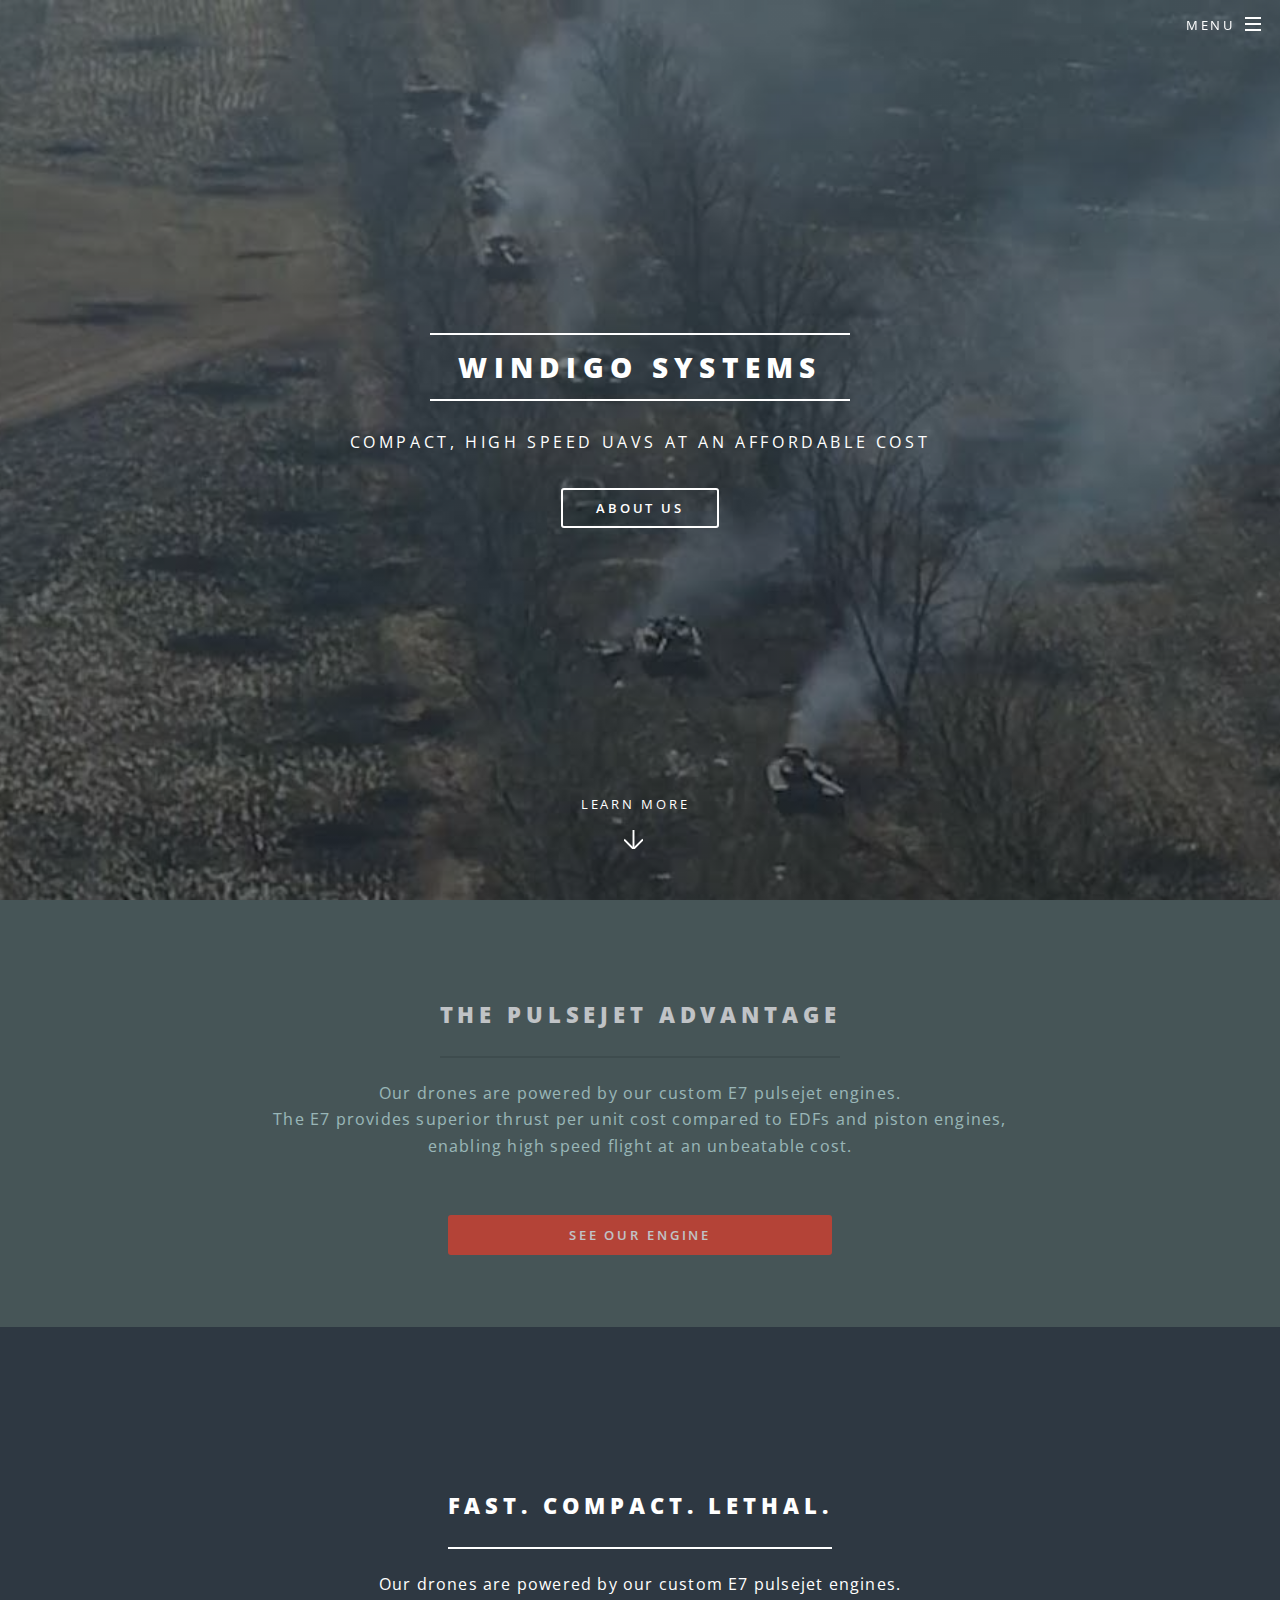
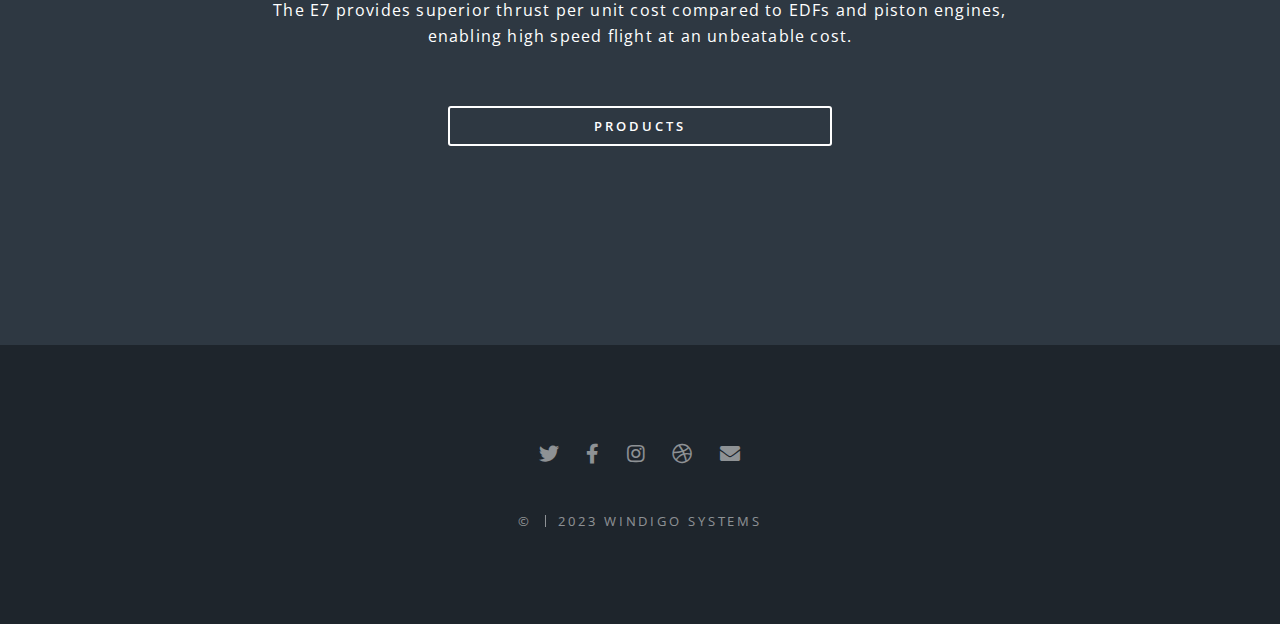
==== commit 032dc23a: "Update index.html" ====
--- a/index.html
+++ b/index.html
@@ -51,12 +51,13 @@
 					</section>
 
 				<!-- One -->
-					<section id="one" class="wrapper style1 special" >
+					<section id="one" class="wrapper style1 special" style="opacity: 0.7;
+					" >
 						<div class="inner">
 							<header class="major">
 								<h2>The Pulsejet Advantage<br /></h2>
-								<p>Our drones are powered by our custom E8 pulsejet engines, 
-									providing superior <br/> thrust per unit cost compared to EDFs and piston engines,<br/>
+								<p>Our drones are powered by our custom E7 pulsejet engines. <br/>
+									The E7 provides superior thrust per unit cost compared to EDFs and piston engines,<br/>
 									enabling high speed flight at an unbeatable cost.</p>
 							</header>
 							<a href="#" class="button primary fit">See our engine</a>
@@ -94,7 +95,9 @@
 							<header class="major">
 								<h2>Fast. Compact. Lethal.</h2>
 								<p>
-									Capable of speeds exceeding 300 kmph/185 mph, E8 powered drones have an<br/> insurmountable advantage over similarly sized UAV platforms.</p>
+									Our drones are powered by our custom E7 pulsejet engines. <br/>
+The E7 provides superior thrust per unit cost compared to EDFs and piston engines,<br/>
+enabling high speed flight at an unbeatable cost.</p>
 							</header>
 							<ul class="actions stacked">
 								
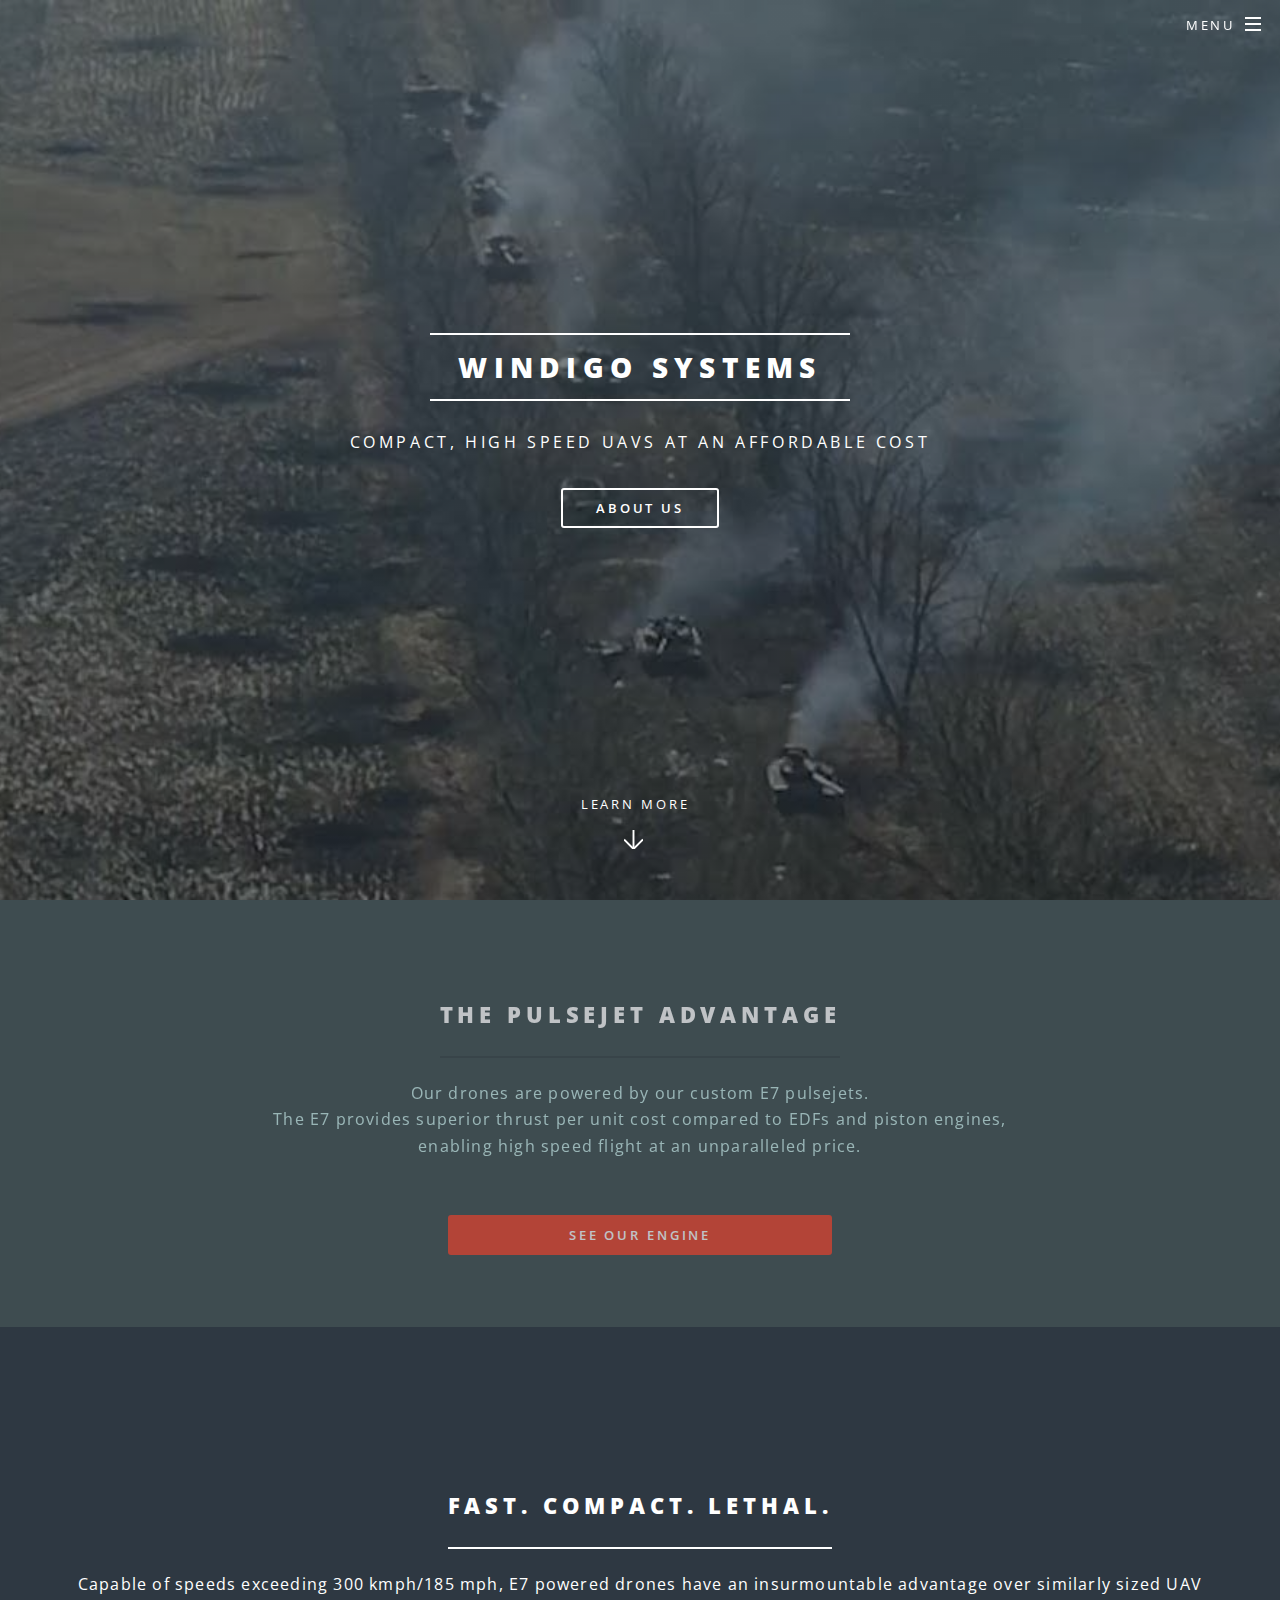
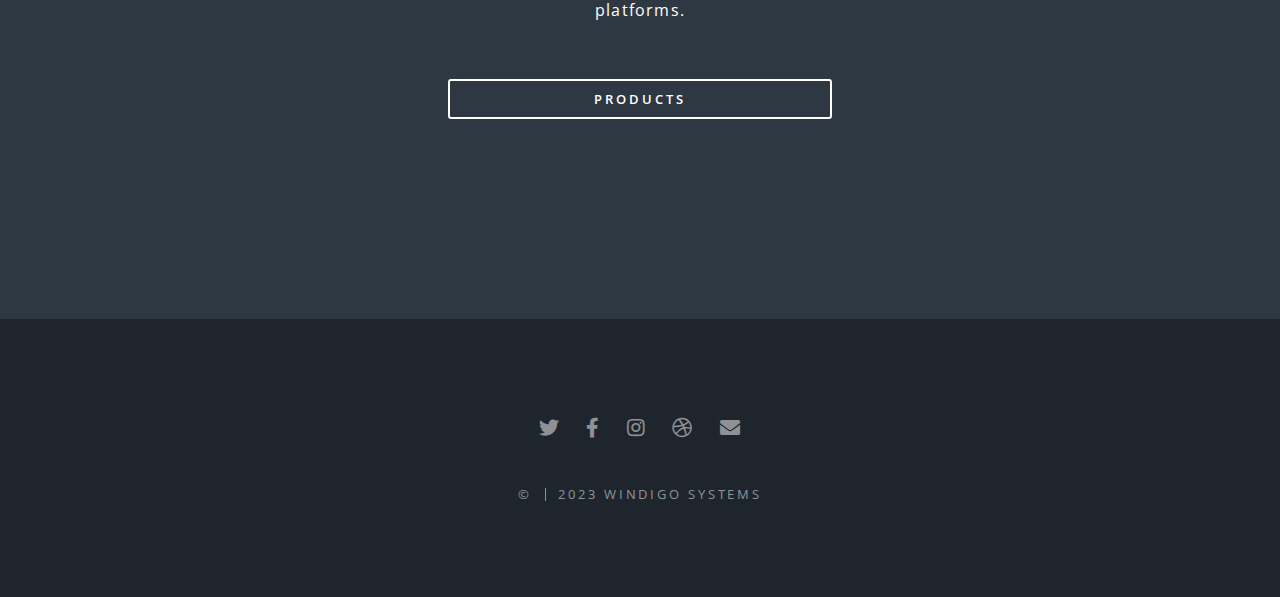
==== commit e1a51abe: "1" ====
--- a/index.html
+++ b/index.html
@@ -56,9 +56,9 @@
 						<div class="inner">
 							<header class="major">
 								<h2>The Pulsejet Advantage<br /></h2>
-								<p>Our drones are powered by our custom E7 pulsejet engines. <br/>
+								<p>Our drones are powered by our custom E7 pulsejets. <br/>
 									The E7 provides superior thrust per unit cost compared to EDFs and piston engines,<br/>
-									enabling high speed flight at an unbeatable cost.</p>
+									enabling high speed flight at an unparalleled price.</p>
 							</header>
 							<a href="#" class="button primary fit">See our engine</a>
 						</div>
@@ -95,9 +95,7 @@
 							<header class="major">
 								<h2>Fast. Compact. Lethal.</h2>
 								<p>
-									Our drones are powered by our custom E7 pulsejet engines. <br/>
-The E7 provides superior thrust per unit cost compared to EDFs and piston engines,<br/>
-enabling high speed flight at an unbeatable cost.</p>
+									Capable of speeds exceeding 300 kmph/185 mph, E7 powered drones have an insurmountable advantage over similarly sized UAV platforms.</p>
 							</header>
 							<ul class="actions stacked">
 								
--- a/assets/css/main.css
+++ b/assets/css/main.css
@@ -2817,7 +2817,7 @@
 		}
 
 		.wrapper.style1 {
-			background-color: #516261;
+			background-color: rgba(81, 98, 97, 0.7); /* 70% opaque teal */
 			color: #c8ece9;
 		}
 
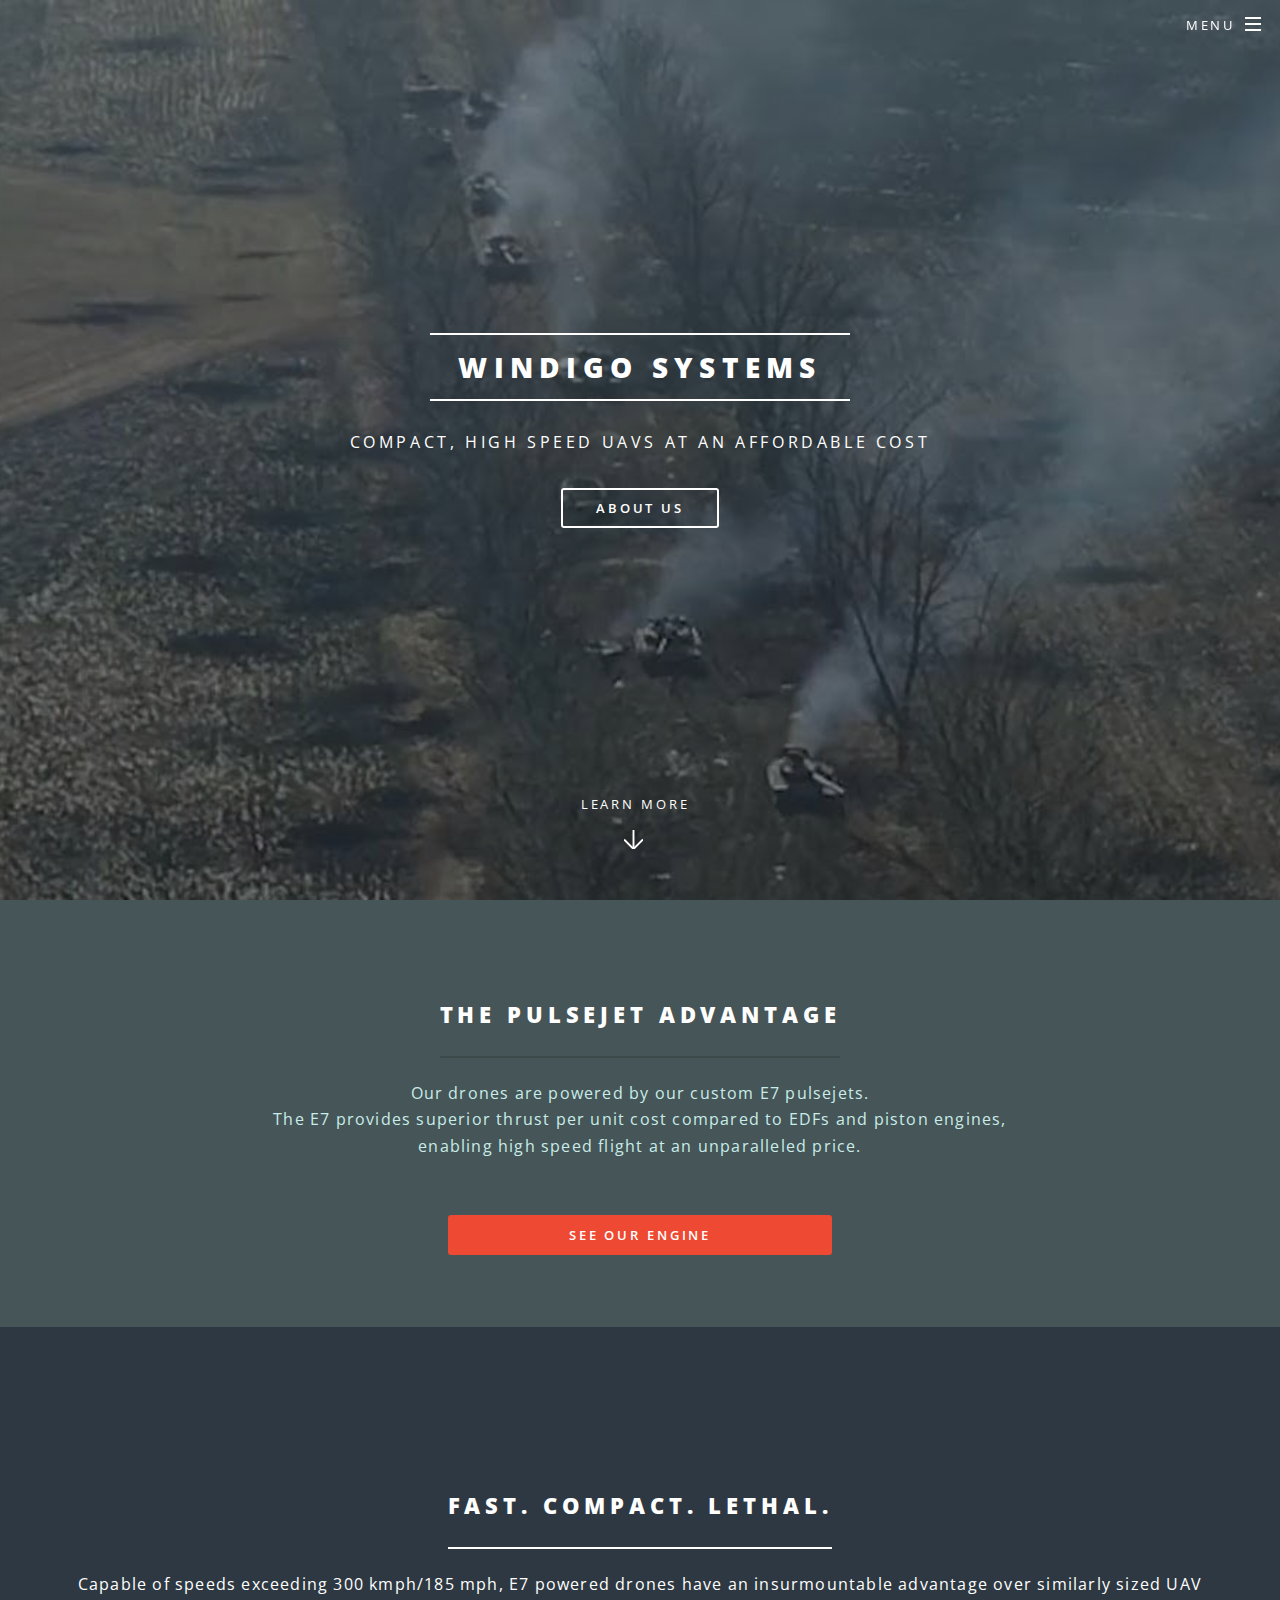
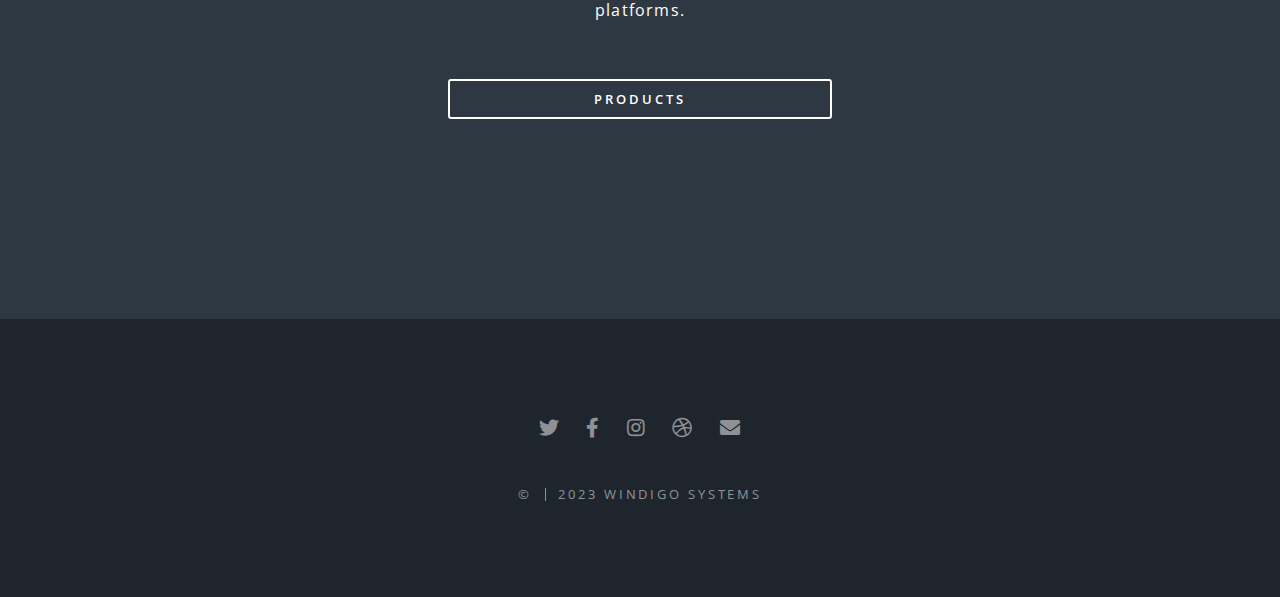
==== commit 8da40ebb: "Update index.html" ====
--- a/index.html
+++ b/index.html
@@ -51,7 +51,7 @@
 					</section>
 
 				<!-- One -->
-					<section id="one" class="wrapper style1 special" style="opacity: 0.7;
+					<section id="one" class="wrapper style1 special";
 					" >
 						<div class="inner">
 							<header class="major">
